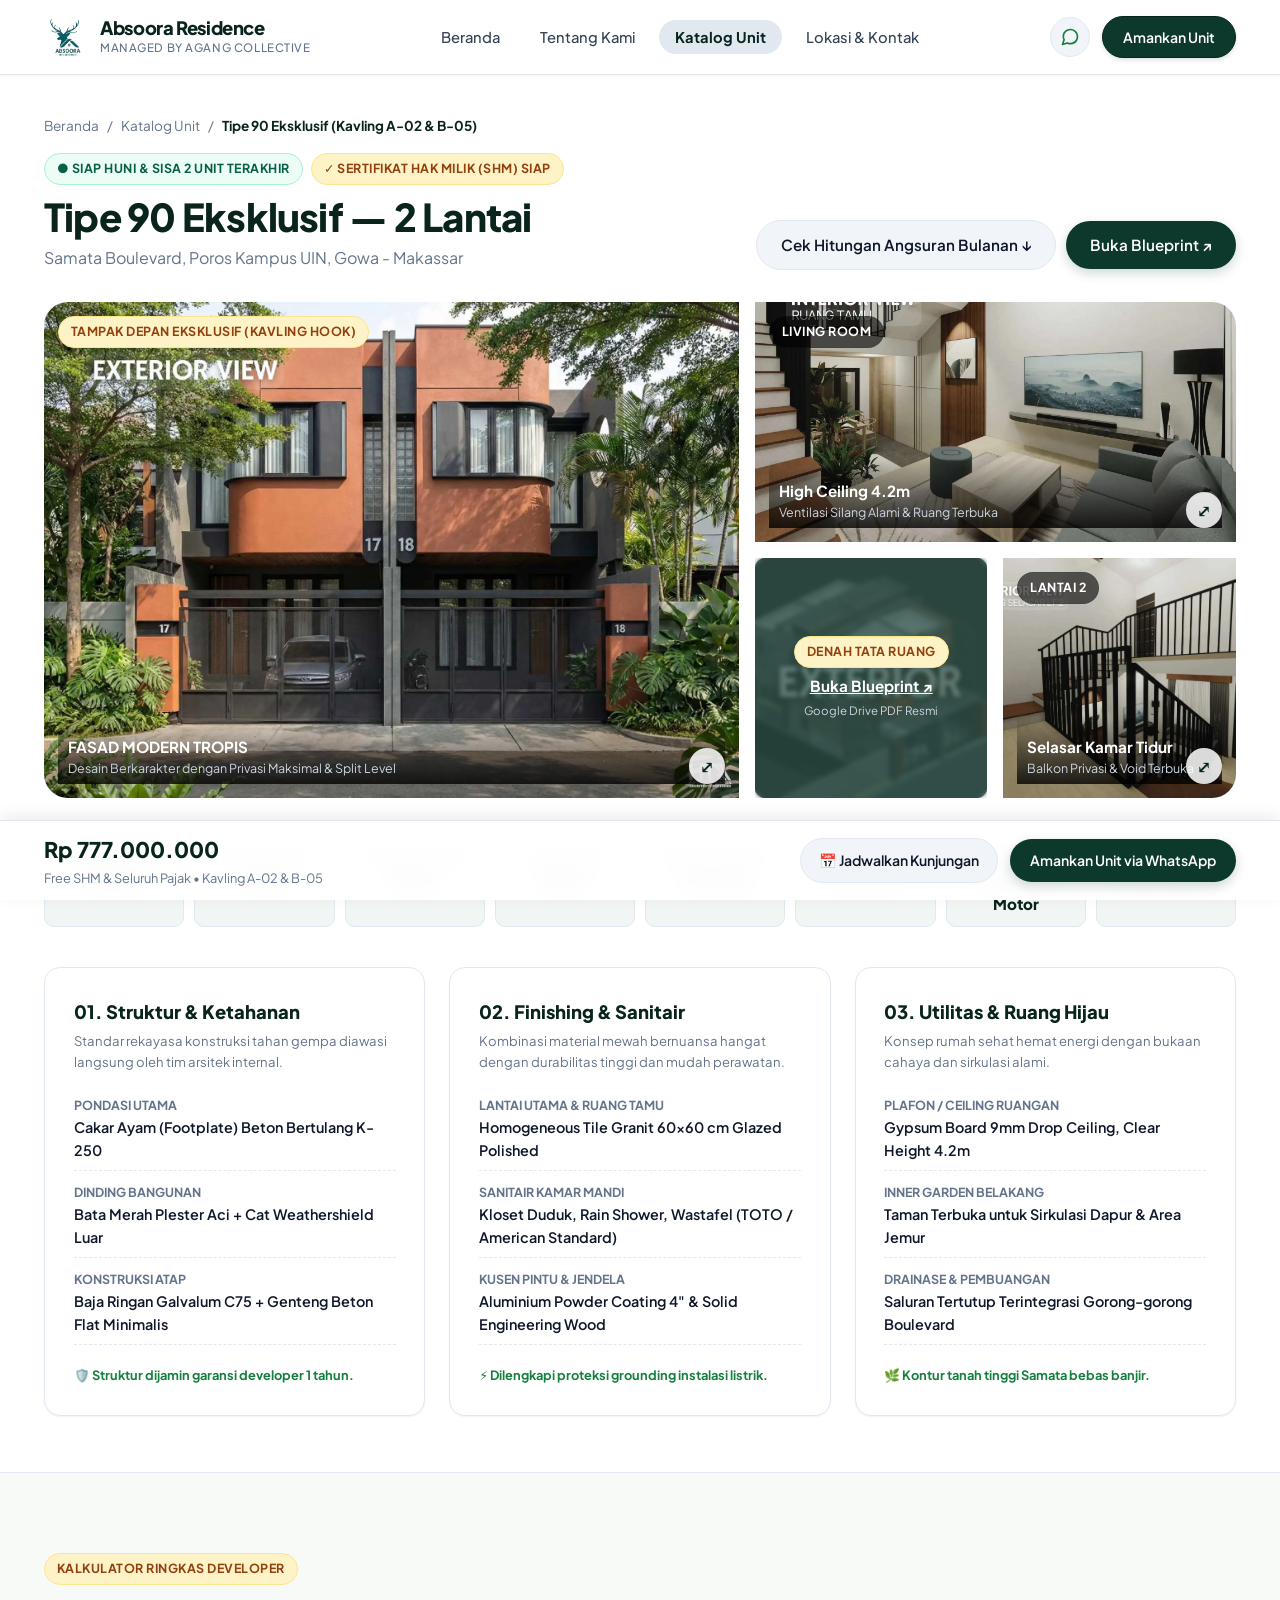
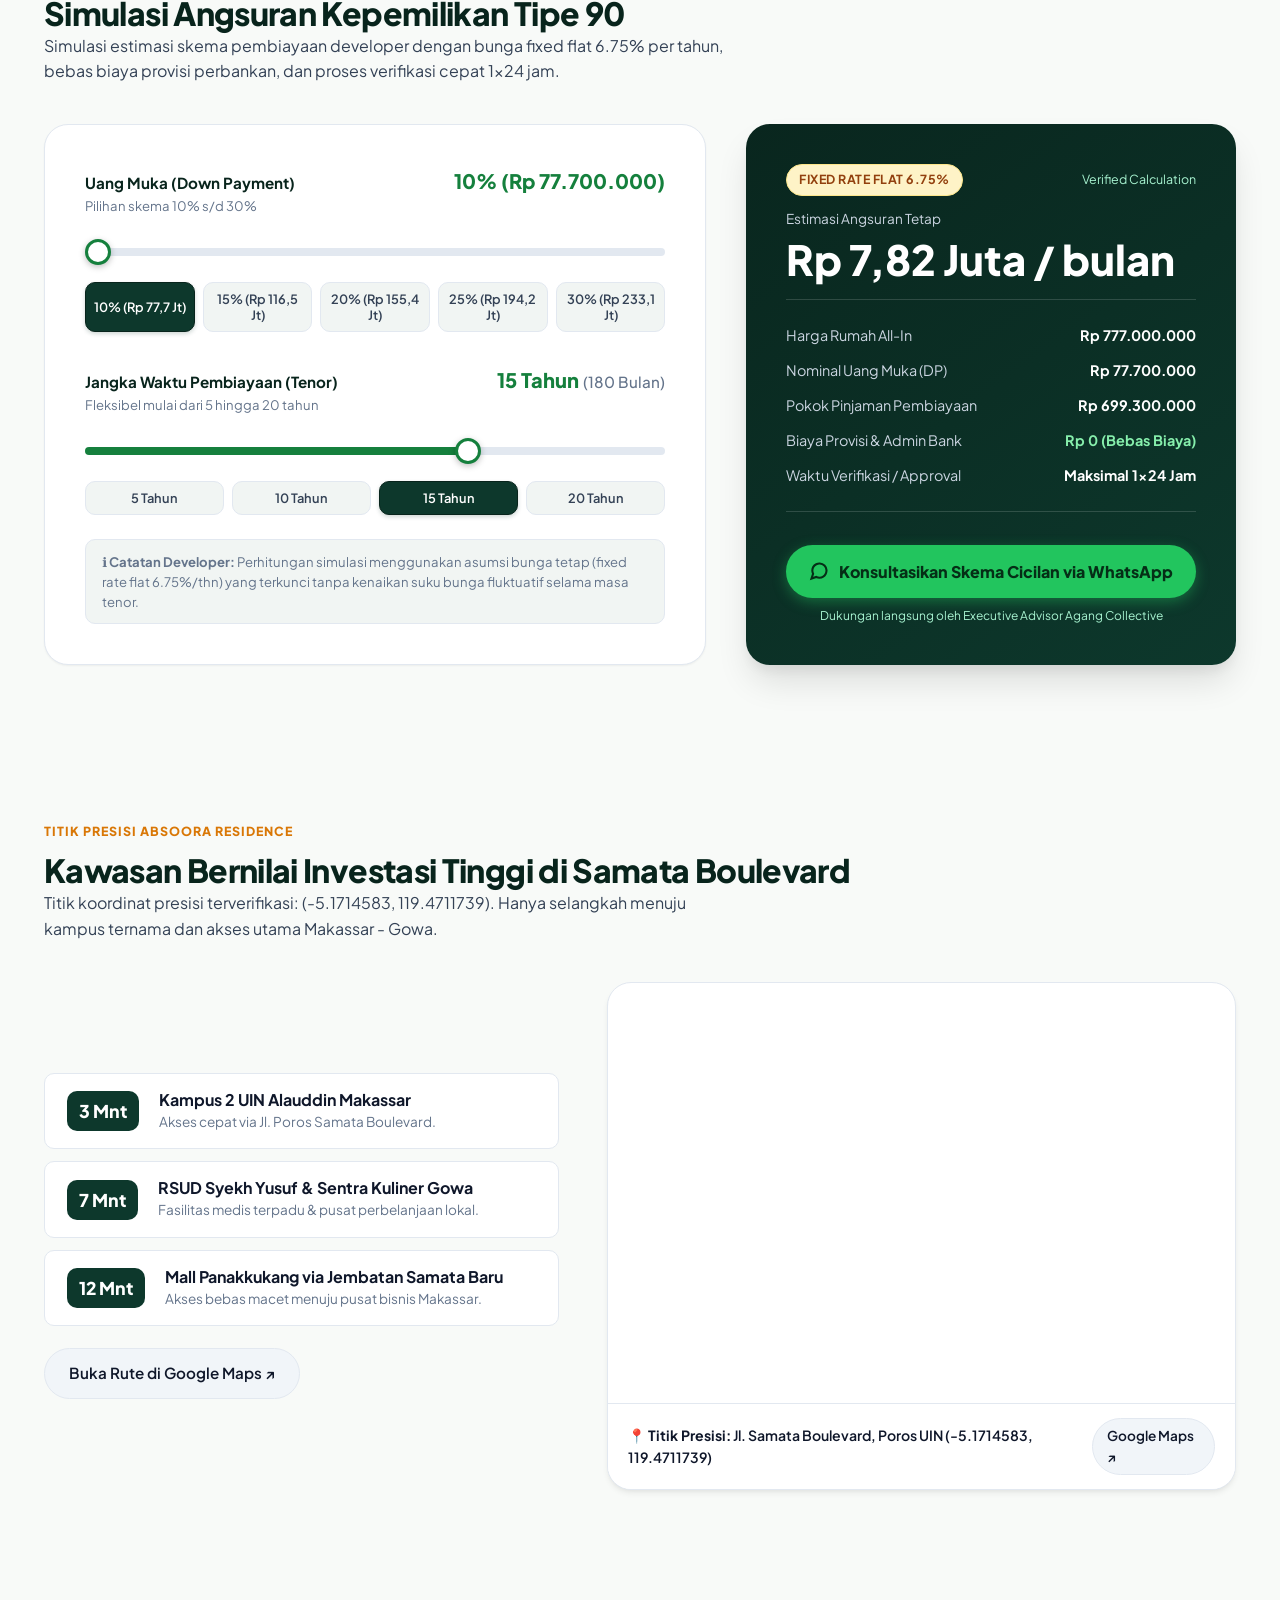
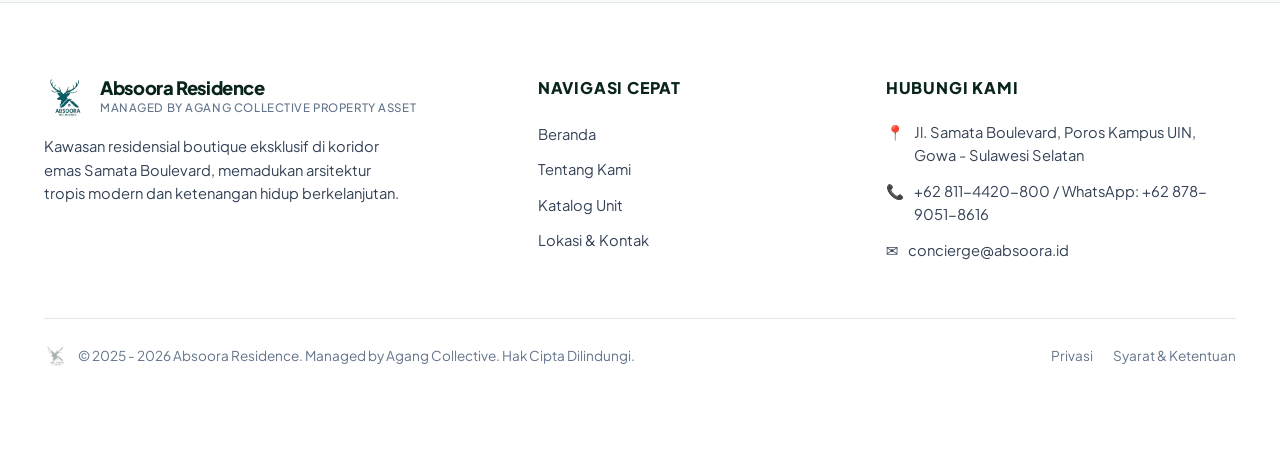
==== detail-unit.html @ e9e44dc7 "masih testing" ====
<!DOCTYPE html>
<html lang="id">
<head>
  <meta charset="UTF-8">
  <meta name="viewport" content="width=device-width, initial-scale=1.0">
  <title>Detail Unit Tipe 90 Eksklusif | Absoora Residence Samata</title>
  <meta name="description" content="Detail spesifikasi teknis, denah blueprint, galeri arsitektur, dan simulasi cicilan KPR Tipe 90 Eksklusif Absoora Residence Samata Boulevard Gowa.">
  <link rel="icon" type="image/png" href="assets/images/logo.png">
  <link rel="stylesheet" href="assets/css/style.css">
</head>
<body>

  <!-- Site Header -->
  <header class="site-header">
    <div class="container header-container">
      <a href="index.html" class="header-brand">
        <img src="assets/images/logo.png" alt="Logo Absoora Residence" class="brand-logo-img">
        <div class="brand-info">
          <span class="brand-name">Absoora Residence</span>
          <span class="brand-sub">Managed by Agang Collective</span>
        </div>
      </a>

      <!-- Desktop & Mobile Navigation -->
      <nav class="header-nav" id="nav-menu-list">
        <ul class="nav-list">
          <li><a href="index.html" class="nav-link">Beranda</a></li>
          <li><a href="tentang-kami.html" class="nav-link">Tentang Kami</a></li>
          <li><a href="katalog-unit.html" class="nav-link active">Katalog Unit</a></li>
          <li><a href="lokasi-kontak.html" class="nav-link">Lokasi & Kontak</a></li>
        </ul>
      </nav>

      <!-- Header Action Buttons -->
      <div class="header-actions">
        <a href="https://wa.me/6287890518616?text=Halo%20kak,%20Saya%20ingin%20info%20lebih%20lanjut%20tentang%20Absoora%20Residence" target="_blank" rel="noopener noreferrer" class="btn-icon-wa" title="Chat WhatsApp Marketing">
          <svg width="20" height="20" viewBox="0 0 24 24" fill="none" stroke="currentColor" stroke-width="2" stroke-linecap="round" stroke-linejoin="round"><path d="M21 11.5a8.38 8.38 0 0 1-.9 3.8 8.5 8.5 0 0 1-7.6 4.7 8.38 8.38 0 0 1-3.8-.9L3 21l1.9-5.7a8.38 8.38 0 0 1-.9-3.8 8.5 8.5 0 0 1 4.7-7.6 8.38 8.38 0 0 1 3.8-.9h.5a8.48 8.48 0 0 1 8 8v.5z"/></svg>
        </a>
        <a href="https://wa.me/6287890518616?text=Halo%20kak,,%20saya%20ingin%20amankan%20rumah%20tipe%2090%20Absoora%20Residence" target="_blank" rel="noopener noreferrer" class="btn-header-cta">
          Amankan Unit
        </a>
        <button class="nav-toggle" id="nav-toggle-btn" aria-label="Toggle Menu">
          ☰
        </button>
      </div>
    </div>
  </header>

  <main>
    <!-- Detail Unit Hero Section -->
    <section class="detail-unit-hero">
      <div class="container">
        <!-- Breadcrumbs -->
        <div class="breadcrumbs">
          <a href="index.html">Beranda</a>
          <span>/</span>
          <a href="katalog-unit.html">Katalog Unit</a>
          <span>/</span>
          <span style="color: var(--color-primary-dark); font-weight: 700;">Tipe 90 Eksklusif (Kavling A-02 & B-05)</span>
        </div>

        <div style="display: flex; justify-content: space-between; align-items: flex-end; flex-wrap: wrap; gap: 1rem; margin-top: 1rem;">
          <div>
            <div style="display: flex; gap: 8px; margin-bottom: 8px; flex-wrap: wrap;">
              <span class="badge badge-success">● Siap Huni & Sisa 2 Unit Terakhir</span>
              <span class="badge badge-warning">✓ Sertifikat Hak Milik (SHM) Siap</span>
            </div>
            <h1 class="section-title" style="font-size: 2.4rem;">Tipe 90 Eksklusif — 2 Lantai</h1>
            <p style="color: var(--color-text-muted); font-size: 1rem; margin-top: 4px;">
              Samata Boulevard, Poros Kampus UIN, Gowa - Makassar
            </p>
          </div>
          <div style="display: flex; gap: 10px; align-items: center;">
            <a href="#kalkulator-kpr" class="btn btn-secondary">
              Cek Hitungan Angsuran Bulanan ↓
            </a>
            <a href="https://drive.google.com/file/d/1IK7ZLPpbgsncdEixWJZuDJznMKqkzHZj/view?usp=sharing" target="_blank" rel="noopener noreferrer" class="btn btn-primary-green">
              Buka Blueprint ↗
            </a>
          </div>
        </div>

        <!-- 4-Pane Asymmetrical Collage Grid with Lightbox Trigger -->
        <div class="detail-gallery-grid">
          <!-- Main Large Pane: Fasad Depan (Clicks opens Lightbox index 0) -->
          <div class="gallery-pane gallery-pane-main" onclick="openLightbox(0)" title="Klik untuk memperbesar tampilan fasad">
            <img src="assets/images/hero-front.jpg" alt="Tampak Depan Eksklusif Tipe 90">
            <span class="badge badge-warning pane-badge-top">Tampak Depan Eksklusif (Kavling Hook)</span>
            <div class="pane-caption-bottom">
              <div class="pane-caption-title">FASAD MODERN TROPIS</div>
              <div class="pane-caption-sub">Desain Berkarakter dengan Privasi Maksimal & Split Level</div>
            </div>
            <div class="pane-expand-icon">⤢</div>
          </div>

          <!-- Top-Right Pane: Living Room (Clicks opens Lightbox index 1) -->
          <div class="gallery-pane" onclick="openLightbox(1)" title="Klik untuk memperbesar tampilan Living Room">
            <img src="assets/images/living-room.jpg" alt="Living Room Ceiling 4.2m">
            <span class="badge badge-dark pane-badge-top" style="background: rgba(0,0,0,0.6); color: #fff;">Living Room</span>
            <div class="pane-caption-bottom">
              <div class="pane-caption-title">High Ceiling 4.2m</div>
              <div class="pane-caption-sub">Ventilasi Silang Alami & Ruang Terbuka</div>
            </div>
            <div class="pane-expand-icon">⤢</div>
          </div>

          <!-- Bottom-Right Subgrid: 2 Tiles (Floorplan/Blueprint + Second Floor) -->
          <div class="gallery-subgrid-bottom">
            <!-- Blueprint / Floorplan Card: Direct link to Google Drive Blueprint as requested -->
            <a href="https://drive.google.com/file/d/1IK7ZLPpbgsncdEixWJZuDJznMKqkzHZj/view?usp=sharing" target="_blank" rel="noopener noreferrer" class="floorplan-card-item" title="Buka Blueprint & Denah Lengkap di Google Drive">
              <img src="assets/images/floorplan-3d.jpg" alt="Denah Tata Ruang Blueprint">
              <div class="floorplan-overlay-btn">
                <span class="badge badge-warning" style="margin-bottom: 6px;">Denah Tata Ruang</span>
                <span style="font-weight: 700; font-size: 0.95rem; text-decoration: underline;">Buka Blueprint ↗</span>
                <span style="font-size: 0.72rem; color: #cbd5e1; margin-top: 4px;">Google Drive PDF Resmi</span>
              </div>
            </a>

            <!-- Tile 2: Second Floor Corridor (Clicks opens Lightbox index 5) -->
            <div class="gallery-pane" onclick="openLightbox(5)" title="Klik untuk memperbesar tampilan Lantai 2">
              <img src="assets/images/second-floor.jpg" alt="Selasar Lantai 2">
              <span class="badge badge-dark pane-badge-top" style="background: rgba(0,0,0,0.6); color: #fff;">Lantai 2</span>
              <div class="pane-caption-bottom">
                <div class="pane-caption-title">Selasar Kamar Tidur</div>
                <div class="pane-caption-sub">Balkon Privasi & Void Terbuka</div>
              </div>
              <div class="pane-expand-icon">⤢</div>
            </div>
          </div>
        </div>

        <!-- Quick Metrics 8-Badges Row -->
        <div class="metrics-badges-bar">
          <div class="metric-pill">
            <div class="metric-pill-label">Kamar Tidur</div>
            <div class="metric-pill-val">3 Kamar</div>
          </div>
          <div class="metric-pill">
            <div class="metric-pill-label">Kamar Mandi</div>
            <div class="metric-pill-val">2 Unit</div>
          </div>
          <div class="metric-pill">
            <div class="metric-pill-label">Luas Bangunan</div>
            <div class="metric-pill-val">90 m²</div>
          </div>
          <div class="metric-pill">
            <div class="metric-pill-label">Luas Tanah</div>
            <div class="metric-pill-val">84 m²</div>
          </div>
          <div class="metric-pill">
            <div class="metric-pill-label">Dimensi Kavling</div>
            <div class="metric-pill-val">7m x 12m</div>
          </div>
          <div class="metric-pill">
            <div class="metric-pill-label">Daya Listrik</div>
            <div class="metric-pill-val">2200 VA</div>
          </div>
          <div class="metric-pill">
            <div class="metric-pill-label">Kapasitas Parkir</div>
            <div class="metric-pill-val">1 Mobil + 2 Motor</div>
          </div>
          <div class="metric-pill">
            <div class="metric-pill-label">Sumber Air</div>
            <div class="metric-pill-val">PDAM Bersih</div>
          </div>
        </div>

        <!-- 3 Columns Detailed Structural Specifications Cards -->
        <div class="specs-three-columns">
          <!-- Card 1: Struktur & Ketahanan -->
          <div class="specs-column-card">
            <h3 class="specs-column-title">01. Struktur & Ketahanan</h3>
            <p class="specs-column-sub">Standar rekayasa konstruksi tahan gempa diawasi langsung oleh tim arsitek internal.</p>
            <div class="specs-items-list">
              <div class="specs-row">
                <div class="specs-row-title">Pondasi Utama</div>
                <div class="specs-row-desc">Cakar Ayam (Footplate) Beton Bertulang K-250</div>
              </div>
              <div class="specs-row">
                <div class="specs-row-title">Dinding Bangunan</div>
                <div class="specs-row-desc">Bata Merah Plester Aci + Cat Weathershield Luar</div>
              </div>
              <div class="specs-row">
                <div class="specs-row-title">Konstruksi Atap</div>
                <div class="specs-row-desc">Baja Ringan Galvalum C75 + Genteng Beton Flat Minimalis</div>
              </div>
            </div>
            <div style="margin-top: 1.25rem; font-size: 0.8rem; color: var(--color-emerald); font-weight: 700;">
              🛡️ Struktur dijamin garansi developer 1 tahun.
            </div>
          </div>

          <!-- Card 2: Finishing & Sanitair -->
          <div class="specs-column-card">
            <h3 class="specs-column-title">02. Finishing & Sanitair</h3>
            <p class="specs-column-sub">Kombinasi material mewah bernuansa hangat dengan durabilitas tinggi dan mudah perawatan.</p>
            <div class="specs-items-list">
              <div class="specs-row">
                <div class="specs-row-title">Lantai Utama & Ruang Tamu</div>
                <div class="specs-row-desc">Homogeneous Tile Granit 60×60 cm Glazed Polished</div>
              </div>
              <div class="specs-row">
                <div class="specs-row-title">Sanitair Kamar Mandi</div>
                <div class="specs-row-desc">Kloset Duduk, Rain Shower, Wastafel (TOTO / American Standard)</div>
              </div>
              <div class="specs-row">
                <div class="specs-row-title">Kusen Pintu & Jendela</div>
                <div class="specs-row-desc">Aluminium Powder Coating 4" & Solid Engineering Wood</div>
              </div>
            </div>
            <div style="margin-top: 1.25rem; font-size: 0.8rem; color: var(--color-emerald); font-weight: 700;">
              ⚡ Dilengkapi proteksi grounding instalasi listrik.
            </div>
          </div>

          <!-- Card 3: Utilitas & Ruang Hijau -->
          <div class="specs-column-card">
            <h3 class="specs-column-title">03. Utilitas & Ruang Hijau</h3>
            <p class="specs-column-sub">Konsep rumah sehat hemat energi dengan bukaan cahaya dan sirkulasi alami.</p>
            <div class="specs-items-list">
              <div class="specs-row">
                <div class="specs-row-title">Plafon / Ceiling Ruangan</div>
                <div class="specs-row-desc">Gypsum Board 9mm Drop Ceiling, Clear Height 4.2m</div>
              </div>
              <div class="specs-row">
                <div class="specs-row-title">Inner Garden Belakang</div>
                <div class="specs-row-desc">Taman Terbuka untuk Sirkulasi Dapur & Area Jemur</div>
              </div>
              <div class="specs-row">
                <div class="specs-row-title">Drainase & Pembuangan</div>
                <div class="specs-row-desc">Saluran Tertutup Terintegrasi Gorong-gorong Boulevard</div>
              </div>
            </div>
            <div style="margin-top: 1.25rem; font-size: 0.8rem; color: var(--color-emerald); font-weight: 700;">
              🌿 Kontur tanah tinggi Samata bebas banjir.
            </div>
          </div>
        </div>
      </div>
    </section>

    <!-- Kalkulator Ringkas Developer Section -->
    <section class="section-kpr-calculator" id="kalkulator-kpr">
      <div class="container">
        <div>
          <span class="badge badge-warning">Kalkulator Ringkas Developer</span>
          <h2 class="section-title" style="margin-top: 8px;">Simulasi Angsuran Kepemilikan Tipe 90</h2>
          <p class="section-desc">
            Simulasi estimasi skema pembiayaan developer dengan bunga fixed flat 6.75% per tahun, bebas biaya provisi perbankan, dan proses verifikasi cepat 1×24 jam.
          </p>
        </div>

        <div class="kpr-calc-container">
          <!-- Left: Controls with Custom Magnet Sliders -->
          <div class="calc-controls-card">
            <!-- Down Payment (DP) Slider -->
            <div class="calc-group">
              <div class="calc-group-header">
                <div>
                  <div class="calc-label">Uang Muka (Down Payment)</div>
                  <div style="font-size: 0.82rem; color: var(--color-text-muted);">Pilihan skema 10% s/d 30%</div>
                </div>
                <div class="calc-current-val">
                  <span id="calc-dp-percent">10%</span> (<span id="calc-dp-nominal">Rp 77.700.000</span>)
                </div>
              </div>

              <!-- Magnet Slider for DP -->
              <input type="range" class="magnet-slider" id="dp-slider" min="10" max="30" step="5" value="10" aria-label="Slider Uang Muka">

              <!-- Quick Snap Pill Buttons for DP -->
              <div class="slider-snap-btns">
                <button type="button" class="snap-btn dp-btn active" data-val="10">10% (Rp 77,7 Jt)</button>
                <button type="button" class="snap-btn dp-btn" data-val="15">15% (Rp 116,5 Jt)</button>
                <button type="button" class="snap-btn dp-btn" data-val="20">20% (Rp 155,4 Jt)</button>
                <button type="button" class="snap-btn dp-btn" data-val="25">25% (Rp 194,2 Jt)</button>
                <button type="button" class="snap-btn dp-btn" data-val="30">30% (Rp 233,1 Jt)</button>
              </div>
            </div>

            <!-- Tenor (Jangka Waktu) Slider -->
            <div class="calc-group" style="margin-bottom: 1.5rem;">
              <div class="calc-group-header">
                <div>
                  <div class="calc-label">Jangka Waktu Pembiayaan (Tenor)</div>
                  <div style="font-size: 0.82rem; color: var(--color-text-muted);">Fleksibel mulai dari 5 hingga 20 tahun</div>
                </div>
                <div class="calc-current-val">
                  <span id="calc-tenor-display">15 Tahun</span> <span id="calc-tenor-months" style="font-size: 0.95rem; font-weight: 500; color: var(--color-text-muted);">(180 Bulan)</span>
                </div>
              </div>

              <!-- Magnet Slider for Tenor -->
              <input type="range" class="magnet-slider" id="tenor-slider" min="5" max="20" step="5" value="15" aria-label="Slider Tenor KPR">

              <!-- Quick Snap Pill Buttons for Tenor -->
              <div class="slider-snap-btns">
                <button type="button" class="snap-btn tenor-btn" data-val="5">5 Tahun</button>
                <button type="button" class="snap-btn tenor-btn" data-val="10">10 Tahun</button>
                <button type="button" class="snap-btn tenor-btn active" data-val="15">15 Tahun</button>
                <button type="button" class="snap-btn tenor-btn" data-val="20">20 Tahun</button>
              </div>
            </div>

            <div style="font-size: 0.82rem; color: var(--color-text-muted); line-height: 1.5; background: var(--color-bg-surface); padding: 12px 16px; border-radius: var(--radius-md); border: 1px solid var(--border-light);">
              ℹ️ <strong>Catatan Developer:</strong> Perhitungan simulasi menggunakan asumsi bunga tetap (fixed rate flat 6.75%/thn) yang terkunci tanpa kenaikan suku bunga fluktuatif selama masa tenor.
            </div>
          </div>

          <!-- Right: Calculator Summary Card -->
          <div class="calc-summary-card">
            <div>
              <div style="display: flex; justify-content: space-between; align-items: center;">
                <span class="badge badge-warning">Fixed Rate Flat 6.75%</span>
                <span style="font-size: 0.78rem; color: #a7f3d0;">Verified Calculation</span>
              </div>
              <div style="font-size: 0.85rem; color: #cbd5e1; margin-top: 12px;">Estimasi Angsuran Tetap</div>
              <div class="summary-hero-amount" id="calc-monthly-installment">Rp 7,82 Juta / bulan</div>

              <div class="summary-rows-list">
                <div class="summary-row">
                  <span class="summary-row-label">Harga Rumah All-In</span>
                  <span class="summary-row-val">Rp 777.000.000</span>
                </div>
                <div class="summary-row">
                  <span class="summary-row-label">Nominal Uang Muka (DP)</span>
                  <span class="summary-row-val" id="summary-dp-nominal">Rp 77.700.000</span>
                </div>
                <div class="summary-row">
                  <span class="summary-row-label">Pokok Pinjaman Pembiayaan</span>
                  <span class="summary-row-val" id="summary-loan-principal">Rp 699.300.000</span>
                </div>
                <div class="summary-row">
                  <span class="summary-row-label">Biaya Provisi & Admin Bank</span>
                  <span class="summary-row-val" style="color: #86efac;">Rp 0 (Bebas Biaya)</span>
                </div>
                <div class="summary-row">
                  <span class="summary-row-label">Waktu Verifikasi / Approval</span>
                  <span class="summary-row-val">Maksimal 1×24 Jam</span>
                </div>
              </div>
            </div>

            <div>
              <!-- WhatsApp consultation button: dynamically updated by JS -->
              <a href="https://wa.me/6287890518616" id="wa-kpr-consult-btn" target="_blank" rel="noopener noreferrer" class="btn-wa-kpr">
                <svg width="20" height="20" viewBox="0 0 24 24" fill="none" stroke="currentColor" stroke-width="2.5"><path d="M21 11.5a8.38 8.38 0 0 1-.9 3.8 8.5 8.5 0 0 1-7.6 4.7 8.38 8.38 0 0 1-3.8-.9L3 21l1.9-5.7a8.38 8.38 0 0 1-.9-3.8 8.5 8.5 0 0 1 4.7-7.6 8.38 8.38 0 0 1 3.8-.9h.5a8.48 8.48 0 0 1 8 8v.5z"/></svg>
                Konsultasikan Skema Cicilan via WhatsApp
              </a>
              <div style="font-size: 0.75rem; color: #a7f3d0; text-align: center; margin-top: 8px;">
                Dukungan langsung oleh Executive Advisor Agang Collective
              </div>
            </div>
          </div>
        </div>
      </div>
    </section>

    <!-- Titik Presisi Absoora Residence (Interactive Google Maps Section) -->
    <section class="section-connectivity" style="padding-top: 2rem; padding-bottom: 7rem;">
      <div class="container">
        <div>
          <span class="section-tag">Titik Presisi Absoora Residence</span>
          <h2 class="section-title">Kawasan Bernilai Investasi Tinggi di Samata Boulevard</h2>
          <p class="section-desc">
            Titik koordinat presisi terverifikasi: (-5.1714583, 119.4711739). Hanya selangkah menuju kampus ternama dan akses utama Makassar - Gowa.
          </p>
        </div>

        <div class="connectivity-grid">
          <div class="commute-cards-list">
            <div class="commute-card">
              <div class="commute-time-badge">3 Mnt</div>
              <div class="commute-info">
                <h4>Kampus 2 UIN Alauddin Makassar</h4>
                <p>Akses cepat via Jl. Poros Samata Boulevard.</p>
              </div>
            </div>
            <div class="commute-card">
              <div class="commute-time-badge">7 Mnt</div>
              <div class="commute-info">
                <h4>RSUD Syekh Yusuf & Sentra Kuliner Gowa</h4>
                <p>Fasilitas medis terpadu & pusat perbelanjaan lokal.</p>
              </div>
            </div>
            <div class="commute-card">
              <div class="commute-time-badge">12 Mnt</div>
              <div class="commute-info">
                <h4>Mall Panakkukang via Jembatan Samata Baru</h4>
                <p>Akses bebas macet menuju pusat bisnis Makassar.</p>
              </div>
            </div>
            <div style="margin-top: 10px;">
              <a href="https://maps.app.goo.gl/XWc7GPPQwYAimfMd9?g_st=ic" target="_blank" rel="noopener noreferrer" class="btn btn-secondary">
                Buka Rute di Google Maps ↗
              </a>
            </div>
          </div>

          <!-- Embed Interactive Google Maps: exact coords (-5.1714583, 119.4711739) -->
          <div class="map-embed-wrapper">
            <iframe
              class="map-iframe"
              src="https://maps.google.com/maps?q=-5.1714583,119.4711739&hl=id&z=16&output=embed"
              allowfullscreen=""
              loading="lazy"
              referrerpolicy="no-referrer-when-downgrade"
              title="Titik Presisi Absoora Residence">
            </iframe>
            <div class="map-floating-bar">
              <div class="map-bar-text">
                📍 <strong>Titik Presisi:</strong> Jl. Samata Boulevard, Poros UIN (-5.1714583, 119.4711739)
              </div>
              <a href="https://maps.app.goo.gl/XWc7GPPQwYAimfMd9?g_st=ic" target="_blank" rel="noopener noreferrer" class="btn btn-secondary" style="padding: 6px 14px; font-size: 0.85rem;">
                Google Maps ↗
              </a>
            </div>
          </div>
        </div>
      </div>
    </section>

    <!-- Sticky Bottom Bar for Detail Page -->
    <div class="detail-sticky-bar">
      <div class="container sticky-bar-inner">
        <div class="sticky-bar-info">
          <div>
            <div class="sticky-price">Rp 777.000.000</div>
            <div class="sticky-badge">Free SHM & Seluruh Pajak • Kavling A-02 & B-05</div>
          </div>
        </div>
        <div class="sticky-bar-actions">
          <a href="https://wa.me/6287890518616?text=Halo%20kak,%20ingin%20Survei%20Lokasi%20rumah%20Absoora%20Residence%20bersama%20kakak" target="_blank" rel="noopener noreferrer" class="btn btn-secondary" style="padding: 10px 18px; font-size: 0.88rem;">
            📅 Jadwalkan Kunjungan
          </a>
          <a href="https://wa.me/6287890518616?text=Halo%20kak,,%20saya%20ingin%20amankan%20rumah%20tipe%2090%20Absoora%20Residence" target="_blank" rel="noopener noreferrer" class="btn btn-primary-green" style="padding: 10px 20px; font-size: 0.88rem;">
            Amankan Unit via WhatsApp
          </a>
        </div>
      </div>
    </div>
  </main>

  <!-- Lightbox Popup Modal Component -->
  <div class="lightbox-modal" id="lightbox-modal" role="dialog" aria-modal="true" aria-label="Galeri Gambar Absoora Residence">
    <button class="lightbox-btn-close" onclick="closeLightbox()" aria-label="Tutup Galeri">×</button>
    <button class="lightbox-nav-btn lightbox-btn-prev" onclick="prevLightbox()" aria-label="Foto Sebelumnya">‹</button>
    <button class="lightbox-nav-btn lightbox-btn-next" onclick="nextLightbox()" aria-label="Foto Selanjutnya">›</button>

    <div class="lightbox-stage">
      <div class="lightbox-image-wrap">
        <img id="lightbox-image" src="assets/images/hero-front.jpg" alt="Preview Gambar Galeri">
      </div>
      <div class="lightbox-caption-bar">
        <h3 id="lightbox-title">Tampak Depan Eksklusif</h3>
        <p id="lightbox-caption">Fasad modern tropis 2 lantai berkarakter dengan ornamen terracotta & gerbang besi minimalis.</p>
        <div class="lightbox-counter" id="lightbox-counter">1 / 8</div>
      </div>
    </div>
  </div>

  <!-- Site Footer -->
  <footer class="site-footer" style="padding-bottom: 5.5rem;">
    <div class="container">
      <div class="footer-grid">
        <!-- Col 1: Brand Info -->
        <div>
          <div class="header-brand" style="margin-bottom: 1rem;">
            <img src="assets/images/logo.png" alt="Logo Absoora" class="brand-logo-img">
            <div class="brand-info">
              <span class="brand-name">Absoora Residence</span>
              <span class="brand-sub">Managed by Agang Collective Property Asset</span>
            </div>
          </div>
          <p style="font-size: 0.92rem; color: var(--color-text-body); line-height: 1.6; max-width: 360px;">
            Kawasan residensial boutique eksklusif di koridor emas Samata Boulevard, memadukan arsitektur tropis modern dan ketenangan hidup berkelanjutan.
          </p>
        </div>

        <!-- Col 2: Navigasi Cepat -->
        <div>
          <h4 class="footer-col-title">Navigasi Cepat</h4>
          <ul class="footer-links-list">
            <li><a href="index.html" class="footer-link">Beranda</a></li>
            <li><a href="tentang-kami.html" class="footer-link">Tentang Kami</a></li>
            <li><a href="katalog-unit.html" class="footer-link">Katalog Unit</a></li>
            <li><a href="lokasi-kontak.html" class="footer-link">Lokasi & Kontak</a></li>
          </ul>
        </div>

        <!-- Col 3: Hubungi Kami -->
        <div>
          <h4 class="footer-col-title">Hubungi Kami</h4>
          <div class="footer-contact-items">
            <div class="footer-contact-row">
              <span>📍</span>
              <span>Jl. Samata Boulevard, Poros Kampus UIN, Gowa - Sulawesi Selatan</span>
            </div>
            <div class="footer-contact-row">
              <span>📞</span>
              <span>+62 811-4420-800 / WhatsApp: +62 878-9051-8616</span>
            </div>
            <div class="footer-contact-row">
              <span>✉️</span>
              <span>concierge@absoora.id</span>
            </div>
          </div>
        </div>
      </div>

      <!-- Footer Bottom Bar with Watermark kecil -->
      <div class="footer-bottom-bar">
        <div class="footer-watermark-wrap">
          <img src="assets/images/logo.png" alt="Watermark Absoora Residence" class="footer-watermark-logo" title="Absoora Residence Watermark">
          <span>© 2025 - 2026 Absoora Residence. Managed by Agang Collective. Hak Cipta Dilindungi.</span>
        </div>
        <div class="footer-legal-links">
          <a href="#">Privasi</a>
          <a href="#">Syarat & Ketentuan</a>
        </div>
      </div>
    </div>
  </footer>

  <script src="assets/js/main.js"></script>
</body>
</html>
---- assets/css/style.css ----
/* ==========================================================================
   Absoora Residence - Premium Real Estate Stylesheet
   Designed for Agang Collective
   ========================================================================== */

@import url('https://fonts.googleapis.com/css2?family=Plus+Jakarta+Sans:ital,wght@0,300;0,400;0,500;0,600;0,700;0,800;1,400;1,600&family=Playfair+Display:ital,wght@0,600;1,400;1,600&display=swap');

:root {
  --color-primary-dark: #08241c;
  --color-primary: #0d382c;
  --color-primary-hover: #124a3a;
  --color-forest: #0f4838;
  --color-emerald: #15803d;
  --color-emerald-light: #22c55e;
  --color-mint-bg: #ecfdf5;
  --color-mint-border: #a7f3d0;
  --color-accent-amber: #d97706;
  --color-accent-orange: #f97316;
  --color-accent-btn: #ea580c;
  --color-accent-btn-hover: #c2410c;

  --color-bg-base: #f8faf8;
  --color-bg-white: #ffffff;
  --color-bg-surface: #f1f5f3;
  --color-bg-dark-card: #0c2d23;

  --color-text-main: #0f172a;
  --color-text-body: #334155;
  --color-text-muted: #64748b;
  --color-text-light: #94a3b8;
  --color-text-white: #ffffff;

  --border-light: #e2e8f0;
  --border-medium: #cbd5e1;

  --radius-sm: 6px;
  --radius-md: 10px;
  --radius-lg: 16px;
  --radius-xl: 24px;
  --radius-full: 9999px;

  --shadow-sm: 0 1px 2px 0 rgba(0, 0, 0, 0.05);
  --shadow-md: 0 4px 6px -1px rgba(0, 0, 0, 0.07), 0 2px 4px -2px rgba(0, 0, 0, 0.05);
  --shadow-lg: 0 10px 25px -3px rgba(0, 0, 0, 0.08), 0 4px 8px -2px rgba(0, 0, 0, 0.04);
  --shadow-xl: 0 20px 35px -5px rgba(0, 0, 0, 0.12), 0 8px 12px -3px rgba(0, 0, 0, 0.06);

  --font-main: 'Plus Jakarta Sans', system-ui, -apple-system, sans-serif;
  --font-serif: 'Playfair Display', Georgia, serif;
  --container-max: 1240px;
}

*, *::before, *::after {
  box-sizing: border-box;
  margin: 0;
  padding: 0;
}

html {
  scroll-behavior: smooth;
  font-size: 16px;
  background-color: var(--color-bg-base);
  color: var(--color-text-body);
  font-family: var(--font-main);
  -webkit-font-smoothing: antialiased;
}

body {
  min-height: 100vh;
  display: flex;
  flex-direction: column;
  line-height: 1.6;
}

img {
  max-width: 100%;
  height: auto;
  display: block;
}

a {
  color: inherit;
  text-decoration: none;
  transition: all 0.2s ease;
}

button, input, select, textarea {
  font-family: inherit;
}

.container {
  width: 100%;
  max-width: var(--container-max);
  margin-left: auto;
  margin-right: auto;
  padding-left: 1.5rem;
  padding-right: 1.5rem;
}

/* ==========================================================================
   Navigation Bar
   ========================================================================== */

.site-header {
  position: sticky;
  top: 0;
  z-index: 1000;
  background-color: rgba(255, 255, 255, 0.95);
  backdrop-filter: blur(10px);
  border-bottom: 1px solid var(--border-light);
  box-shadow: var(--shadow-sm);
}

.header-container {
  display: flex;
  align-items: center;
  justify-content: space-between;
  height: 74px;
}

.header-brand {
  display: flex;
  align-items: center;
  gap: 12px;
}

.brand-logo-img {
  width: 44px;
  height: 44px;
  object-fit: contain;
}

.brand-info {
  display: flex;
  flex-direction: column;
}

.brand-name {
  font-size: 1.15rem;
  font-weight: 800;
  color: var(--color-primary-dark);
  letter-spacing: -0.02em;
  line-height: 1.2;
}

.brand-sub {
  font-size: 0.72rem;
  font-weight: 500;
  color: var(--color-text-muted);
  text-transform: uppercase;
  letter-spacing: 0.05em;
}

.header-nav {
  display: flex;
  align-items: center;
}

.nav-list {
  display: flex;
  align-items: center;
  list-style: none;
  gap: 8px;
}

.nav-link {
  font-size: 0.92rem;
  font-weight: 500;
  color: var(--color-text-body);
  padding: 8px 16px;
  border-radius: var(--radius-full);
  transition: all 0.2s ease;
}

.nav-link:hover {
  color: var(--color-primary);
  background-color: var(--color-bg-surface);
}

/* Active navigation state: BOLD as requested */
.nav-link.active {
  font-weight: 700;
  color: var(--color-primary-dark);
  background-color: #e2e8f0;
}

.header-actions {
  display: flex;
  align-items: center;
  gap: 12px;
}

.btn-icon-wa {
  display: flex;
  align-items: center;
  justify-content: center;
  width: 40px;
  height: 40px;
  border-radius: var(--radius-full);
  background-color: #f1f5f9;
  color: var(--color-emerald);
  border: 1px solid var(--border-light);
  transition: all 0.2s ease;
}

.btn-icon-wa:hover {
  background-color: #dcfce7;
  color: #166534;
  transform: translateY(-1px);
}

.btn-header-cta {
  display: inline-flex;
  align-items: center;
  justify-content: center;
  gap: 8px;
  background-color: var(--color-primary);
  color: #ffffff;
  padding: 9px 20px;
  font-size: 0.88rem;
  font-weight: 600;
  border-radius: var(--radius-full);
  border: 1px solid var(--color-primary-dark);
  transition: all 0.2s ease;
  box-shadow: 0 2px 4px rgba(13, 56, 44, 0.15);
}

.btn-header-cta:hover {
  background-color: var(--color-primary-hover);
  box-shadow: 0 4px 10px rgba(13, 56, 44, 0.25);
  transform: translateY(-1px);
}

.nav-toggle {
  display: none;
  background: none;
  border: none;
  font-size: 1.5rem;
  color: var(--color-text-main);
  cursor: pointer;
  padding: 4px;
}

/* ==========================================================================
   Buttons & Badges
   ========================================================================== */

.btn {
  display: inline-flex;
  align-items: center;
  justify-content: center;
  gap: 8px;
  font-weight: 600;
  padding: 12px 24px;
  border-radius: var(--radius-full);
  border: none;
  cursor: pointer;
  transition: all 0.2s ease;
  font-size: 0.95rem;
}

.btn-primary-orange {
  background-color: var(--color-accent-btn);
  color: #ffffff;
  box-shadow: 0 4px 12px rgba(234, 88, 12, 0.25);
}

.btn-primary-orange:hover {
  background-color: var(--color-accent-btn-hover);
  box-shadow: 0 6px 16px rgba(234, 88, 12, 0.35);
  transform: translateY(-1px);
}

.btn-primary-green {
  background-color: var(--color-primary);
  color: #ffffff;
  box-shadow: 0 4px 12px rgba(13, 56, 44, 0.2);
}

.btn-primary-green:hover {
  background-color: var(--color-primary-hover);
  box-shadow: 0 6px 16px rgba(13, 56, 44, 0.3);
  transform: translateY(-1px);
}

.btn-outline-white {
  background-color: transparent;
  color: #ffffff;
  border: 1.5px solid rgba(255, 255, 255, 0.6);
}

.btn-outline-white:hover {
  background-color: rgba(255, 255, 255, 0.15);
  border-color: #ffffff;
}

.btn-white {
  background-color: #ffffff;
  color: var(--color-primary-dark);
  box-shadow: var(--shadow-md);
}

.btn-white:hover {
  background-color: #f8fafc;
  transform: translateY(-1px);
  box-shadow: var(--shadow-lg);
}

.btn-secondary {
  background-color: #f1f5f9;
  color: var(--color-text-main);
  border: 1px solid var(--border-light);
}

.btn-secondary:hover {
  background-color: #e2e8f0;
  color: var(--color-primary-dark);
}

/* Badges */
.badge {
  display: inline-flex;
  align-items: center;
  gap: 6px;
  padding: 5px 12px;
  font-size: 0.78rem;
  font-weight: 700;
  text-transform: uppercase;
  letter-spacing: 0.04em;
  border-radius: var(--radius-full);
}

.badge-warning {
  background-color: #fef3c7;
  color: #92400e;
  border: 1px solid #fde68a;
}

.badge-success {
  background-color: var(--color-mint-bg);
  color: #065f46;
  border: 1px solid var(--color-mint-border);
}

.badge-dark {
  background-color: rgba(13, 56, 44, 0.08);
  color: var(--color-primary);
  border: 1px solid rgba(13, 56, 44, 0.15);
}

.badge-white {
  background-color: rgba(255, 255, 255, 0.15);
  color: #ffffff;
  backdrop-filter: blur(4px);
  border: 1px solid rgba(255, 255, 255, 0.25);
}

/* Section Header standard */
.section-tag {
  display: inline-block;
  font-size: 0.78rem;
  font-weight: 800;
  color: var(--color-accent-amber);
  text-transform: uppercase;
  letter-spacing: 0.08em;
  margin-bottom: 8px;
}

.section-title {
  font-size: 2rem;
  font-weight: 800;
  color: var(--color-primary-dark);
  letter-spacing: -0.02em;
  line-height: 1.25;
}

.section-desc {
  font-size: 1rem;
  color: var(--color-text-body);
  max-width: 680px;
}

/* ==========================================================================
   Hero Section (Dark Emerald Theme)
   ========================================================================== */

.hero-section {
  background: linear-gradient(145deg, #071f17 0%, #0d382c 60%, #0a2d23 100%);
  color: #ffffff;
  padding: 4.5rem 0 3.5rem 0;
  position: relative;
  overflow: hidden;
}

.hero-section::before {
  content: '';
  position: absolute;
  top: -20%;
  right: -10%;
  width: 600px;
  height: 600px;
  border-radius: 50%;
  background: radial-gradient(circle, rgba(34, 197, 94, 0.1) 0%, transparent 70%);
  pointer-events: none;
}

.hero-grid {
  display: grid;
  grid-template-columns: 1.2fr 0.8fr;
  gap: 3rem;
  align-items: center;
}

.hero-badges {
  display: flex;
  flex-wrap: wrap;
  gap: 10px;
  margin-bottom: 1.5rem;
}

.hero-title {
  font-size: 3rem;
  font-weight: 800;
  line-height: 1.15;
  letter-spacing: -0.03em;
  color: #ffffff;
  margin-bottom: 0.5rem;
}

.hero-subtitle {
  font-family: var(--font-serif);
  font-size: 1.85rem;
  font-style: italic;
  font-weight: 400;
  color: #a7f3d0;
  margin-bottom: 1.25rem;
}

.hero-desc {
  font-size: 1.05rem;
  color: #cbd5e1;
  line-height: 1.7;
  margin-bottom: 2rem;
  max-width: 580px;
}

.hero-ctas {
  display: flex;
  flex-wrap: wrap;
  gap: 14px;
}

/* Floating Price Card */
.hero-price-card {
  background: rgba(255, 255, 255, 0.08);
  backdrop-filter: blur(16px);
  border: 1px solid rgba(255, 255, 255, 0.15);
  border-radius: var(--radius-xl);
  padding: 2.2rem;
  box-shadow: 0 25px 50px -12px rgba(0, 0, 0, 0.4);
}

.price-card-label {
  font-size: 0.8rem;
  font-weight: 700;
  letter-spacing: 0.08em;
  color: #94a3b8;
  text-transform: uppercase;
  margin-bottom: 6px;
}

.price-card-amount {
  font-size: 2.6rem;
  font-weight: 800;
  color: #ffffff;
  line-height: 1.1;
  margin-bottom: 6px;
}

.price-card-sub {
  font-size: 0.88rem;
  color: #86efac;
  font-weight: 500;
  margin-bottom: 1.8rem;
}

.price-status-grid {
  display: grid;
  grid-template-columns: 1fr 1fr;
  gap: 12px;
  border-top: 1px solid rgba(255, 255, 255, 0.15);
  padding-top: 1.5rem;
}

.status-cell {
  background: rgba(0, 0, 0, 0.2);
  border-radius: var(--radius-md);
  padding: 10px 14px;
  border: 1px solid rgba(255, 255, 255, 0.08);
}

.status-label {
  font-size: 0.72rem;
  color: #94a3b8;
  text-transform: uppercase;
}

.status-value {
  font-size: 0.95rem;
  font-weight: 700;
  color: #ffffff;
}

/* Alert Notification Bar under Hero */
.hero-alert-bar {
  background-color: #061e16;
  border-top: 1px solid rgba(255, 255, 255, 0.08);
  border-bottom: 1px solid var(--border-light);
  padding: 12px 0;
  font-size: 0.9rem;
}

.alert-bar-inner {
  display: flex;
  align-items: center;
  justify-content: space-between;
  gap: 1rem;
  flex-wrap: wrap;
}

.alert-message {
  display: flex;
  align-items: center;
  gap: 8px;
  color: #f1f5f9;
  font-weight: 500;
}

.alert-tags {
  display: flex;
  gap: 8px;
}

.unit-tag {
  background-color: #15803d;
  color: #ffffff;
  padding: 3px 10px;
  border-radius: var(--radius-full);
  font-size: 0.75rem;
  font-weight: 700;
}

/* ==========================================================================
   4 Pillars / Value Propositions Cards
   ========================================================================== */

.section-pillars {
  padding: 5rem 0;
  background-color: var(--color-bg-base);
}

.pillars-header {
  display: flex;
  justify-content: space-between;
  align-items: flex-end;
  margin-bottom: 3rem;
  gap: 2rem;
  flex-wrap: wrap;
}

.pillars-grid {
  display: grid;
  grid-template-columns: repeat(4, 1fr);
  gap: 1.5rem;
}

.pillar-card {
  background-color: #ffffff;
  border: 1px solid var(--border-light);
  border-radius: var(--radius-lg);
  padding: 1.8rem;
  display: flex;
  flex-direction: column;
  justify-content: space-between;
  transition: all 0.25s ease;
  box-shadow: var(--shadow-sm);
}

.pillar-card:hover {
  transform: translateY(-4px);
  box-shadow: var(--shadow-lg);
  border-color: var(--color-mint-border);
}

.pillar-num {
  font-size: 0.85rem;
  font-weight: 800;
  color: var(--color-accent-amber);
  margin-bottom: 10px;
  text-transform: uppercase;
  letter-spacing: 0.05em;
}

.pillar-title {
  font-size: 1.2rem;
  font-weight: 800;
  color: var(--color-primary-dark);
  margin-bottom: 10px;
}

.pillar-text {
  font-size: 0.92rem;
  color: var(--color-text-body);
  line-height: 1.6;
  margin-bottom: 1.5rem;
}

.pillar-link {
  font-size: 0.88rem;
  font-weight: 700;
  color: var(--color-primary);
  display: inline-flex;
  align-items: center;
  gap: 6px;
}

.pillar-link:hover {
  color: var(--color-accent-btn);
}

/* ==========================================================================
   Main Unit Highlight Section (Tipe 90)
   ========================================================================== */

.section-unit-highlight {
  padding: 4.5rem 0;
  background-color: #ffffff;
  border-top: 1px solid var(--border-light);
  border-bottom: 1px solid var(--border-light);
}

.unit-showcase-grid {
  display: grid;
  grid-template-columns: 1fr 1fr;
  gap: 3.5rem;
  align-items: center;
}

.showcase-media {
  display: flex;
  flex-direction: column;
  gap: 12px;
}

.media-main-wrap {
  position: relative;
  border-radius: var(--radius-xl);
  overflow: hidden;
  box-shadow: var(--shadow-lg);
  aspect-ratio: 16 / 11;
  background-color: #0d382c;
}

.media-main-wrap img {
  width: 100%;
  height: 100%;
  object-fit: cover;
  transition: transform 0.4s ease;
}

.media-main-wrap:hover img {
  transform: scale(1.02);
}

.media-tag-overlay {
  position: absolute;
  top: 16px;
  left: 16px;
}

.media-specs-overlay {
  position: absolute;
  bottom: 16px;
  left: 16px;
  right: 16px;
  background: rgba(13, 56, 44, 0.85);
  backdrop-filter: blur(8px);
  border: 1px solid rgba(255, 255, 255, 0.2);
  border-radius: var(--radius-md);
  padding: 10px 16px;
  color: #ffffff;
  display: flex;
  justify-content: space-between;
  align-items: center;
  font-size: 0.88rem;
}

.media-thumbs {
  display: grid;
  grid-template-columns: repeat(3, 1fr);
  gap: 12px;
}

.media-thumb-btn {
  border-radius: var(--radius-md);
  overflow: hidden;
  aspect-ratio: 16 / 10;
  border: 2px solid transparent;
  cursor: pointer;
  padding: 0;
  background: none;
  transition: all 0.2s ease;
}

.media-thumb-btn img {
  width: 100%;
  height: 100%;
  object-fit: cover;
}

.media-thumb-btn:hover {
  border-color: var(--color-emerald);
  transform: translateY(-2px);
}

/* Showcase Details Column */
.showcase-details {
  display: flex;
  flex-direction: column;
  gap: 1.5rem;
}

.unit-promo-price-box {
  background-color: var(--color-bg-base);
  border: 1px solid var(--border-light);
  border-radius: var(--radius-lg);
  padding: 1.5rem;
}

.promo-label {
  font-size: 0.75rem;
  font-weight: 700;
  color: var(--color-accent-amber);
  letter-spacing: 0.08em;
  text-transform: uppercase;
}

.promo-price-row {
  display: flex;
  align-items: baseline;
  gap: 12px;
  margin: 4px 0;
}

.promo-price {
  font-size: 2.4rem;
  font-weight: 800;
  color: var(--color-primary-dark);
}

.original-price {
  font-size: 1.15rem;
  color: var(--color-text-muted);
  text-decoration: line-through;
}

.promo-note {
  font-size: 0.78rem;
  font-weight: 700;
  color: var(--color-emerald);
  letter-spacing: 0.05em;
}

.promo-benefits-grid {
  display: grid;
  grid-template-columns: 1fr 1fr;
  gap: 10px;
}

.benefit-item {
  display: flex;
  align-items: center;
  gap: 8px;
  font-size: 0.9rem;
  font-weight: 600;
  color: var(--color-text-main);
}

.benefit-check {
  color: var(--color-emerald);
  font-weight: 800;
}

.bonus-pills {
  display: flex;
  gap: 10px;
  flex-wrap: wrap;
}

.bonus-pill {
  background-color: #fff7ed;
  border: 1px solid #ffedd5;
  color: #c2410c;
  padding: 6px 14px;
  border-radius: var(--radius-full);
  font-size: 0.82rem;
  font-weight: 700;
}

.material-specs-grid {
  display: grid;
  grid-template-columns: repeat(3, 1fr);
  gap: 1rem;
  margin-top: 1rem;
}

.material-spec-card {
  background-color: var(--color-bg-surface);
  border-radius: var(--radius-md);
  padding: 12px 14px;
  border: 1px solid var(--border-light);
}

.material-spec-title {
  font-size: 0.75rem;
  font-weight: 700;
  color: var(--color-text-muted);
  text-transform: uppercase;
  margin-bottom: 2px;
}

.material-spec-val {
  font-size: 0.88rem;
  font-weight: 700;
  color: var(--color-primary-dark);
}

/* ==========================================================================
   Map & Connectivity Section
   ========================================================================== */

.section-connectivity {
  padding: 5rem 0;
  background-color: var(--color-bg-base);
}

.connectivity-grid {
  display: grid;
  grid-template-columns: 0.9fr 1.1fr;
  gap: 3rem;
  align-items: center;
  margin-top: 2.5rem;
}

.commute-cards-list {
  display: flex;
  flex-direction: column;
  gap: 12px;
}

.commute-card {
  background-color: #ffffff;
  border: 1px solid var(--border-light);
  border-radius: var(--radius-md);
  padding: 1rem 1.4rem;
  display: flex;
  align-items: center;
  gap: 1.2rem;
  transition: all 0.2s ease;
}

.commute-card:hover {
  border-color: var(--color-emerald);
  transform: translateX(4px);
  box-shadow: var(--shadow-sm);
}

.commute-time-badge {
  background-color: #0d382c;
  color: #ffffff;
  font-size: 1.1rem;
  font-weight: 800;
  padding: 6px 12px;
  border-radius: var(--radius-md);
  white-space: nowrap;
}

.commute-info h4 {
  font-size: 1rem;
  font-weight: 700;
  color: var(--color-text-main);
  line-height: 1.3;
}

.commute-info p {
  font-size: 0.85rem;
  color: var(--color-text-muted);
}

.map-embed-wrapper {
  background-color: #ffffff;
  border: 1px solid var(--border-light);
  border-radius: var(--radius-xl);
  overflow: hidden;
  box-shadow: var(--shadow-md);
  position: relative;
}

.map-iframe {
  width: 100%;
  height: 420px;
  border: none;
  display: block;
}

.map-floating-bar {
  display: flex;
  justify-content: space-between;
  align-items: center;
  padding: 14px 20px;
  background-color: #ffffff;
  border-top: 1px solid var(--border-light);
}

.map-bar-text {
  font-size: 0.88rem;
  font-weight: 600;
  color: var(--color-text-main);
}

/* ==========================================================================
   Pre-Footer Call to Action Banner
   ========================================================================== */

.pre-footer-banner {
  background: linear-gradient(135deg, #07221a 0%, #0d382c 100%);
  color: #ffffff;
  border-radius: var(--radius-xl);
  padding: 3.5rem;
  margin: 3rem auto;
  position: relative;
  overflow: hidden;
  box-shadow: var(--shadow-xl);
}

.pre-footer-content {
  max-width: 650px;
  position: relative;
  z-index: 2;
}

.pre-footer-title {
  font-size: 2.2rem;
  font-weight: 800;
  line-height: 1.2;
  margin: 8px 0 16px 0;
  color: #ffffff;
}

.pre-footer-desc {
  font-size: 1.05rem;
  color: #cbd5e1;
  margin-bottom: 2rem;
  line-height: 1.6;
}

.pre-footer-actions {
  display: flex;
  gap: 14px;
  flex-wrap: wrap;
}

/* ==========================================================================
   Detail Unit Page Styles (Gallery, Blueprint, Calculator, Sticky Bar)
   ========================================================================== */

.breadcrumbs {
  display: flex;
  align-items: center;
  gap: 8px;
  font-size: 0.85rem;
  color: var(--color-text-muted);
  margin-bottom: 1rem;
}

.breadcrumbs a:hover {
  color: var(--color-primary);
}

.detail-unit-hero {
  padding: 2.5rem 0 3.5rem 0;
  background-color: #ffffff;
}

/* 4-pane Asymmetrical Collage Grid */
.detail-gallery-grid {
  display: grid;
  grid-template-columns: 1.3fr 0.9fr;
  grid-template-rows: 240px 240px;
  gap: 16px;
  margin-top: 2rem;
  border-radius: var(--radius-xl);
  overflow: hidden;
}

.gallery-pane {
  position: relative;
  overflow: hidden;
  cursor: pointer;
  background-color: #0f172a;
}

.gallery-pane img {
  width: 100%;
  height: 100%;
  object-fit: cover;
  transition: transform 0.4s ease, filter 0.3s ease;
}

.gallery-pane:hover img {
  transform: scale(1.03);
  filter: brightness(1.05);
}

.gallery-pane-main {
  grid-row: span 2;
}

.gallery-subgrid-bottom {
  display: grid;
  grid-template-columns: 1fr 1fr;
  gap: 16px;
}

.pane-badge-top {
  position: absolute;
  top: 14px;
  left: 14px;
  z-index: 2;
}

.pane-caption-bottom {
  position: absolute;
  bottom: 14px;
  left: 14px;
  right: 14px;
  background: linear-gradient(to top, rgba(0, 0, 0, 0.8) 0%, transparent 100%);
  padding: 20px 10px 5px 10px;
  color: #ffffff;
  z-index: 2;
}

.pane-caption-title {
  font-size: 0.95rem;
  font-weight: 700;
}

.pane-caption-sub {
  font-size: 0.78rem;
  color: #cbd5e1;
}

.pane-expand-icon {
  position: absolute;
  bottom: 14px;
  right: 14px;
  width: 36px;
  height: 36px;
  background: rgba(255, 255, 255, 0.85);
  border-radius: var(--radius-full);
  display: flex;
  align-items: center;
  justify-content: center;
  color: var(--color-primary-dark);
  font-weight: 700;
  box-shadow: var(--shadow-sm);
  z-index: 3;
}

/* Floorplan Card inside detail page */
.floorplan-card-item {
  position: relative;
  background-color: #1e293b;
  border-radius: var(--radius-md);
  overflow: hidden;
  cursor: pointer;
}

.floorplan-card-item img {
  width: 100%;
  height: 100%;
  object-fit: cover;
  opacity: 0.85;
}

.floorplan-overlay-btn {
  position: absolute;
  inset: 0;
  display: flex;
  flex-direction: column;
  align-items: center;
  justify-content: center;
  background: rgba(13, 56, 44, 0.6);
  backdrop-filter: blur(2px);
  color: #ffffff;
  text-align: center;
  padding: 1rem;
  transition: background 0.2s ease;
}

.floorplan-overlay-btn:hover {
  background: rgba(13, 56, 44, 0.8);
}

/* Quick Metrics Row */
.metrics-badges-bar {
  display: grid;
  grid-template-columns: repeat(8, 1fr);
  gap: 10px;
  margin: 2.5rem 0;
}

.metric-pill {
  background-color: var(--color-bg-surface);
  border: 1px solid var(--border-light);
  border-radius: var(--radius-md);
  padding: 10px 8px;
  text-align: center;
}

.metric-pill-label {
  font-size: 0.7rem;
  font-weight: 600;
  color: var(--color-text-muted);
  text-transform: uppercase;
}

.metric-pill-val {
  font-size: 0.95rem;
  font-weight: 800;
  color: var(--color-primary-dark);
}

/* Detailed Structural Cards (3 Columns) */
.specs-three-columns {
  display: grid;
  grid-template-columns: repeat(3, 1fr);
  gap: 1.5rem;
  margin-top: 2rem;
}

.specs-column-card {
  background-color: #ffffff;
  border: 1px solid var(--border-light);
  border-radius: var(--radius-lg);
  padding: 1.8rem;
  box-shadow: var(--shadow-sm);
}

.specs-column-title {
  font-size: 1.15rem;
  font-weight: 800;
  color: var(--color-primary-dark);
  margin-bottom: 4px;
}

.specs-column-sub {
  font-size: 0.82rem;
  color: var(--color-text-muted);
  margin-bottom: 1.5rem;
}

.specs-items-list {
  display: flex;
  flex-direction: column;
  gap: 12px;
}

.specs-row {
  border-bottom: 1px dashed var(--border-light);
  padding-bottom: 8px;
}

.specs-row-title {
  font-size: 0.78rem;
  font-weight: 700;
  color: var(--color-text-muted);
  text-transform: uppercase;
}

.specs-row-desc {
  font-size: 0.9rem;
  font-weight: 600;
  color: var(--color-text-main);
}

/* ==========================================================================
   Interactive KPR Calculator (Developer Magnet Slider)
   ========================================================================== */

.section-kpr-calculator {
  padding: 5rem 0 7.5rem 0;
  background-color: var(--color-bg-base);
  border-top: 1px solid var(--border-light);
}

.kpr-calc-container {
  display: grid;
  grid-template-columns: 1.15fr 0.85fr;
  gap: 2.5rem;
  margin-top: 2.5rem;
}

.calc-controls-card {
  background-color: #ffffff;
  border: 1px solid var(--border-light);
  border-radius: var(--radius-xl);
  padding: 2.5rem;
  box-shadow: var(--shadow-sm);
}

.calc-group {
  margin-bottom: 2rem;
}

.calc-group-header {
  display: flex;
  justify-content: space-between;
  align-items: baseline;
  margin-bottom: 1rem;
}

.calc-label {
  font-size: 0.95rem;
  font-weight: 700;
  color: var(--color-primary-dark);
}

.calc-current-val {
  font-size: 1.25rem;
  font-weight: 800;
  color: var(--color-emerald);
}

/* Custom Magnet Slider */
.magnet-slider {
  -webkit-appearance: none;
  appearance: none;
  width: 100%;
  height: 8px;
  border-radius: var(--radius-full);
  outline: none;
  margin: 1rem 0;
  background: linear-gradient(to right, #15803d 0%, #15803d 0%, #e2e8f0 0%, #e2e8f0 100%);
  cursor: pointer;
}

.magnet-slider::-webkit-slider-thumb {
  -webkit-appearance: none;
  appearance: none;
  width: 26px;
  height: 26px;
  border-radius: 50%;
  background: #ffffff;
  border: 3px solid #15803d;
  box-shadow: 0 2px 6px rgba(0, 0, 0, 0.25);
  cursor: grab;
  transition: transform 0.15s ease, box-shadow 0.15s ease;
}

.magnet-slider::-webkit-slider-thumb:hover {
  transform: scale(1.15);
  box-shadow: 0 4px 10px rgba(21, 128, 61, 0.4);
}

.magnet-slider::-webkit-slider-thumb:active {
  cursor: grabbing;
}

.magnet-slider::-moz-range-thumb {
  width: 26px;
  height: 26px;
  border-radius: 50%;
  background: #ffffff;
  border: 3px solid #15803d;
  box-shadow: 0 2px 6px rgba(0, 0, 0, 0.25);
  cursor: grab;
}

/* Quick Snap Pill Buttons */
.slider-snap-btns {
  display: flex;
  gap: 8px;
  margin-top: 10px;
}

.snap-btn {
  flex: 1;
  padding: 8px 6px;
  font-size: 0.8rem;
  font-weight: 600;
  background-color: var(--color-bg-surface);
  border: 1px solid var(--border-light);
  border-radius: var(--radius-md);
  color: var(--color-text-body);
  cursor: pointer;
  transition: all 0.2s ease;
  text-align: center;
}

.snap-btn:hover {
  border-color: var(--color-emerald);
  color: var(--color-primary-dark);
}

.snap-btn.active {
  background-color: var(--color-primary);
  color: #ffffff;
  border-color: var(--color-primary-dark);
  box-shadow: 0 2px 4px rgba(13, 56, 44, 0.2);
}

/* Calculator Summary Box */
.calc-summary-card {
  background: linear-gradient(145deg, #09261e 0%, #0d382c 100%);
  color: #ffffff;
  border-radius: var(--radius-xl);
  padding: 2.5rem;
  display: flex;
  flex-direction: column;
  justify-content: space-between;
  box-shadow: var(--shadow-xl);
}

.summary-hero-amount {
  font-size: 2.6rem;
  font-weight: 800;
  color: #ffffff;
  line-height: 1.1;
  margin: 8px 0 16px 0;
}

.summary-rows-list {
  display: flex;
  flex-direction: column;
  gap: 12px;
  border-top: 1px solid rgba(255, 255, 255, 0.15);
  border-bottom: 1px solid rgba(255, 255, 255, 0.15);
  padding: 1.5rem 0;
  margin-bottom: 2rem;
}

.summary-row {
  display: flex;
  justify-content: space-between;
  font-size: 0.9rem;
}

.summary-row-label {
  color: #cbd5e1;
}

.summary-row-val {
  font-weight: 700;
  color: #ffffff;
}

.btn-wa-kpr {
  width: 100%;
  background-color: #22c55e;
  color: #052e16;
  font-weight: 800;
  padding: 14px 20px;
  border-radius: var(--radius-full);
  display: flex;
  align-items: center;
  justify-content: center;
  gap: 10px;
  box-shadow: 0 4px 14px rgba(34, 197, 94, 0.4);
  transition: all 0.2s ease;
}

.btn-wa-kpr:hover {
  background-color: #16a34a;
  color: #ffffff;
  transform: translateY(-2px);
  box-shadow: 0 6px 18px rgba(34, 197, 94, 0.5);
}

/* Sticky Bottom Bar for Detail Page */
.detail-sticky-bar {
  position: fixed;
  bottom: 0;
  left: 0;
  right: 0;
  z-index: 990;
  background-color: rgba(255, 255, 255, 0.95);
  backdrop-filter: blur(10px);
  border-top: 1px solid var(--border-light);
  box-shadow: 0 -4px 15px rgba(0, 0, 0, 0.08);
  padding: 12px 0;
}

.sticky-bar-inner {
  display: flex;
  align-items: center;
  justify-content: space-between;
  gap: 1rem;
}

.sticky-bar-info {
  display: flex;
  align-items: center;
  gap: 1.5rem;
}

.sticky-price {
  font-size: 1.35rem;
  font-weight: 800;
  color: var(--color-primary-dark);
}

.sticky-badge {
  font-size: 0.8rem;
  color: var(--color-text-muted);
}

.sticky-bar-actions {
  display: flex;
  align-items: center;
  gap: 12px;
}

/* ==========================================================================
   Lightbox Popup Modal
   ========================================================================== */

.lightbox-modal {
  position: fixed;
  inset: 0;
  z-index: 10000;
  background-color: rgba(6, 20, 16, 0.92);
  backdrop-filter: blur(8px);
  display: flex;
  align-items: center;
  justify-content: center;
  opacity: 0;
  visibility: hidden;
  transition: opacity 0.3s ease, visibility 0.3s ease;
}

.lightbox-modal.active {
  opacity: 1;
  visibility: visible;
}

.lightbox-stage {
  position: relative;
  max-width: 90vw;
  max-height: 85vh;
  display: flex;
  flex-direction: column;
  align-items: center;
}

.lightbox-image-wrap {
  position: relative;
  max-width: 1000px;
  max-height: 75vh;
  border-radius: var(--radius-lg);
  overflow: hidden;
  box-shadow: 0 25px 60px rgba(0, 0, 0, 0.7);
}

.lightbox-image-wrap img {
  max-width: 100%;
  max-height: 75vh;
  object-fit: contain;
  display: block;
}

.lightbox-nav-btn {
  position: absolute;
  top: 50%;
  transform: translateY(-50%);
  width: 52px;
  height: 52px;
  border-radius: 50%;
  background: rgba(255, 255, 255, 0.9);
  color: var(--color-primary-dark);
  border: none;
  font-size: 1.5rem;
  font-weight: bold;
  display: flex;
  align-items: center;
  justify-content: center;
  cursor: pointer;
  box-shadow: 0 4px 15px rgba(0, 0, 0, 0.3);
  transition: all 0.2s ease;
  z-index: 10;
}

.lightbox-nav-btn:hover {
  background: #ffffff;
  transform: translateY(-50%) scale(1.1);
}

.lightbox-btn-prev {
  left: -70px;
}

.lightbox-btn-next {
  right: -70px;
}

.lightbox-btn-close {
  position: absolute;
  top: 20px;
  right: 25px;
  background: rgba(255, 255, 255, 0.15);
  border: 1px solid rgba(255, 255, 255, 0.3);
  color: #ffffff;
  width: 44px;
  height: 44px;
  border-radius: 50%;
  font-size: 1.5rem;
  display: flex;
  align-items: center;
  justify-content: center;
  cursor: pointer;
  transition: all 0.2s ease;
  z-index: 100;
}

.lightbox-btn-close:hover {
  background: rgba(255, 255, 255, 0.3);
  transform: scale(1.1);
}

.lightbox-caption-bar {
  margin-top: 14px;
  text-align: center;
  color: #ffffff;
}

.lightbox-caption-bar h3 {
  font-size: 1.15rem;
  font-weight: 700;
}

.lightbox-caption-bar p {
  font-size: 0.88rem;
  color: #cbd5e1;
}

.lightbox-counter {
  font-size: 0.8rem;
  color: #94a3b8;
  margin-top: 4px;
}

/* ==========================================================================
   Katalog Unit Page
   ========================================================================== */

.catalog-header-metrics {
  display: flex;
  gap: 2rem;
  align-items: center;
}

.metric-item-block {
  text-align: right;
}

.metric-label {
  font-size: 0.75rem;
  color: var(--color-text-muted);
  text-transform: uppercase;
}

.metric-num {
  font-size: 1.5rem;
  font-weight: 800;
  color: var(--color-primary-dark);
}

.catalog-card {
  background-color: #ffffff;
  border: 1px solid var(--border-light);
  border-radius: var(--radius-xl);
  overflow: hidden;
  box-shadow: var(--shadow-md);
  margin-top: 2rem;
  transition: all 0.25s ease;
}

.catalog-card-grid {
  display: grid;
  grid-template-columns: 1.1fr 1fr;
}

.catalog-card-media {
  position: relative;
  min-height: 380px;
  background-color: #0f172a;
}

.catalog-card-media img {
  width: 100%;
  height: 100%;
  object-fit: cover;
}

.catalog-card-content {
  padding: 2.5rem;
  display: flex;
  flex-direction: column;
  justify-content: space-between;
}

.catalog-pills {
  display: flex;
  gap: 8px;
  margin-bottom: 12px;
}

.catalog-title {
  font-size: 1.75rem;
  font-weight: 800;
  color: var(--color-primary-dark);
}

.catalog-subtitle {
  font-size: 0.95rem;
  color: var(--color-text-muted);
  margin-bottom: 1.25rem;
}

.catalog-price-card {
  background-color: var(--color-bg-surface);
  border-radius: var(--radius-md);
  padding: 1.2rem;
  margin-bottom: 1.5rem;
}

.catalog-specs-row {
  display: grid;
  grid-template-columns: repeat(4, 1fr);
  gap: 10px;
  margin-bottom: 1.5rem;
}

.catalog-spec-cell {
  background: #ffffff;
  border: 1px solid var(--border-light);
  border-radius: var(--radius-sm);
  padding: 8px 10px;
  text-align: center;
}

.catalog-actions-row {
  display: flex;
  gap: 12px;
}

/* Savings Box */
.savings-box {
  background-color: #ffffff;
  border: 1px solid var(--border-light);
  border-radius: var(--radius-xl);
  padding: 2.5rem;
  margin-top: 2rem;
  box-shadow: var(--shadow-sm);
}

.savings-grid {
  display: grid;
  grid-template-columns: repeat(6, 1fr);
  gap: 12px;
  margin-top: 1.5rem;
}

.saving-item-card {
  background-color: var(--color-bg-surface);
  border: 1px solid var(--border-light);
  border-radius: var(--radius-md);
  padding: 12px;
  text-align: center;
}

.saving-item-name {
  font-size: 0.82rem;
  font-weight: 700;
  color: var(--color-emerald);
}

.saving-item-sub {
  font-size: 0.72rem;
  color: var(--color-text-muted);
}

/* ==========================================================================
   Lokasi & Kontak Page
   ========================================================================== */

.location-top-bar {
  display: flex;
  justify-content: space-between;
  align-items: flex-end;
  margin-bottom: 2.5rem;
  flex-wrap: wrap;
  gap: 1.5rem;
}

.access-cards-grid {
  display: grid;
  grid-template-columns: repeat(5, 1fr);
  gap: 14px;
  margin-bottom: 3.5rem;
}

.access-card {
  background-color: #ffffff;
  border: 1px solid var(--border-light);
  border-radius: var(--radius-lg);
  padding: 1.5rem;
  transition: all 0.25s ease;
  box-shadow: var(--shadow-sm);
}

.access-card:hover {
  transform: translateY(-4px);
  border-color: var(--color-emerald);
  box-shadow: var(--shadow-md);
}

.access-card-num {
  font-size: 0.75rem;
  font-weight: 800;
  color: var(--color-accent-amber);
  text-transform: uppercase;
}

.access-card-time {
  font-size: 1.8rem;
  font-weight: 800;
  color: var(--color-primary-dark);
  margin: 4px 0 8px 0;
}

.access-card-name {
  font-size: 0.95rem;
  font-weight: 700;
  color: var(--color-text-main);
  margin-bottom: 4px;
}

.access-card-desc {
  font-size: 0.8rem;
  color: var(--color-text-muted);
}

/* Map & Form Split Grid */
.location-content-split {
  display: grid;
  grid-template-columns: 1.15fr 0.85fr;
  gap: 2.5rem;
  margin-top: 2.5rem;
}

.booking-form-card {
  background-color: #ffffff;
  border: 1px solid var(--border-light);
  border-radius: var(--radius-xl);
  padding: 2.5rem;
  box-shadow: var(--shadow-md);
}

.form-group {
  margin-bottom: 1.25rem;
}

.form-label {
  display: block;
  font-size: 0.85rem;
  font-weight: 700;
  color: var(--color-text-main);
  margin-bottom: 6px;
}

.form-input, .form-select, .form-textarea {
  width: 100%;
  padding: 11px 14px;
  border: 1px solid var(--border-light);
  border-radius: var(--radius-md);
  font-size: 0.92rem;
  color: var(--color-text-main);
  background-color: #ffffff;
  transition: border-color 0.2s ease, box-shadow 0.2s ease;
}

.form-input:focus, .form-select:focus, .form-textarea:focus {
  outline: none;
  border-color: var(--color-emerald);
  box-shadow: 0 0 0 3px rgba(34, 197, 94, 0.15);
}

.direct-channels-list {
  display: flex;
  flex-direction: column;
  gap: 1.25rem;
  margin-top: 1.5rem;
}

.channel-card {
  background-color: #ffffff;
  border: 1px solid var(--border-light);
  border-radius: var(--radius-lg);
  padding: 1.5rem;
  display: flex;
  align-items: flex-start;
  gap: 1rem;
}

.channel-icon {
  width: 44px;
  height: 44px;
  border-radius: var(--radius-md);
  background-color: var(--color-mint-bg);
  color: var(--color-emerald);
  display: flex;
  align-items: center;
  justify-content: center;
  font-size: 1.25rem;
  flex-shrink: 0;
}

/* ==========================================================================
   Tentang Kami Page
   ========================================================================== */

.story-intro-grid {
  display: grid;
  grid-template-columns: 1.1fr 0.9fr;
  gap: 3rem;
  align-items: center;
  margin-top: 2.5rem;
}

.story-media-stack {
  position: relative;
}

.story-media-main {
  border-radius: var(--radius-xl);
  overflow: hidden;
  box-shadow: var(--shadow-lg);
}

.story-metrics-floater {
  position: absolute;
  bottom: -20px;
  right: -20px;
  background-color: #ffffff;
  border: 1px solid var(--border-light);
  border-radius: var(--radius-lg);
  padding: 1.2rem 1.5rem;
  box-shadow: var(--shadow-xl);
  display: flex;
  gap: 1.5rem;
}

/* Timeline */
.timeline-section {
  padding: 4.5rem 0;
  background-color: #ffffff;
  border-top: 1px solid var(--border-light);
  border-bottom: 1px solid var(--border-light);
}

.timeline-grid {
  display: grid;
  grid-template-columns: 1fr 1fr;
  gap: 3.5rem;
}

.timeline-list {
  display: flex;
  flex-direction: column;
  gap: 2rem;
  border-left: 2px solid #e2e8f0;
  padding-left: 2rem;
  margin-top: 1.5rem;
}

.timeline-node {
  position: relative;
}

.timeline-node::before {
  content: '';
  position: absolute;
  left: -2.4rem;
  top: 4px;
  width: 14px;
  height: 14px;
  border-radius: 50%;
  background-color: #ffffff;
  border: 3px solid var(--color-emerald);
}

.timeline-date {
  font-size: 0.8rem;
  font-weight: 800;
  color: var(--color-accent-amber);
  text-transform: uppercase;
}

.timeline-node-title {
  font-size: 1.15rem;
  font-weight: 800;
  color: var(--color-primary-dark);
  margin: 4px 0 8px 0;
}

/* Testimonial Card */
.testimonial-card-wrap {
  max-width: 860px;
  margin: 4.5rem auto 2rem auto;
  background-color: #ffffff;
  border: 1px solid var(--border-light);
  border-radius: var(--radius-xl);
  padding: 3rem;
  text-align: center;
  box-shadow: var(--shadow-md);
  position: relative;
}

.quote-icon {
  font-size: 2.5rem;
  color: var(--color-accent-amber);
  opacity: 0.4;
  line-height: 1;
  margin-bottom: 1rem;
}

.quote-text {
  font-size: 1.15rem;
  font-style: italic;
  line-height: 1.7;
  color: var(--color-primary-dark);
  margin-bottom: 1.8rem;
}

.quote-author-name {
  font-size: 1.05rem;
  font-weight: 800;
  color: var(--color-primary-dark);
}

.quote-author-title {
  font-size: 0.85rem;
  color: var(--color-text-muted);
}

/* ==========================================================================
   Site Footer
   ========================================================================== */

.site-footer {
  background-color: #ffffff;
  border-top: 1px solid var(--border-light);
  padding: 4.5rem 0 2rem 0;
  margin-top: auto;
  position: relative;
}

.footer-grid {
  display: grid;
  grid-template-columns: 1.5fr 1fr 1.2fr;
  gap: 3.5rem;
  margin-bottom: 3.5rem;
}

.footer-col-title {
  font-size: 1rem;
  font-weight: 800;
  color: var(--color-primary-dark);
  margin-bottom: 1.25rem;
  text-transform: uppercase;
  letter-spacing: 0.05em;
}

.footer-links-list {
  list-style: none;
  display: flex;
  flex-direction: column;
  gap: 10px;
}

.footer-link {
  font-size: 0.92rem;
  color: var(--color-text-body);
  transition: color 0.2s ease;
}

.footer-link:hover {
  color: var(--color-primary);
  text-decoration: underline;
}

.footer-contact-items {
  display: flex;
  flex-direction: column;
  gap: 12px;
  font-size: 0.92rem;
  color: var(--color-text-body);
}

.footer-contact-row {
  display: flex;
  align-items: flex-start;
  gap: 10px;
}

/* Footer Bottom Bar with Watermark */
.footer-bottom-bar {
  border-top: 1px solid var(--border-light);
  padding-top: 1.5rem;
  display: flex;
  align-items: center;
  justify-content: space-between;
  font-size: 0.85rem;
  color: var(--color-text-muted);
  flex-wrap: wrap;
  gap: 1rem;
}

.footer-watermark-wrap {
  display: flex;
  align-items: center;
  gap: 10px;
}

.footer-watermark-logo {
  height: 24px;
  width: auto;
  opacity: 0.45;
  filter: grayscale(80%);
  transition: opacity 0.2s ease, filter 0.2s ease;
}

.footer-watermark-logo:hover {
  opacity: 0.85;
  filter: grayscale(0%);
}

.footer-legal-links {
  display: flex;
  gap: 1.25rem;
}

.footer-legal-links a:hover {
  color: var(--color-primary);
}

/* ==========================================================================
   Responsive Breakpoints
   ========================================================================== */

@media (max-width: 1024px) {
  .hero-grid {
    grid-template-columns: 1fr;
    gap: 2.5rem;
  }
  .pillars-grid {
    grid-template-columns: repeat(2, 1fr);
  }
  .unit-showcase-grid {
    grid-template-columns: 1fr;
  }
  .connectivity-grid {
    grid-template-columns: 1fr;
  }
  .access-cards-grid {
    grid-template-columns: repeat(3, 1fr);
  }
  .metrics-badges-bar {
    grid-template-columns: repeat(4, 1fr);
  }
  .specs-three-columns {
    grid-template-columns: 1fr;
  }
  .kpr-calc-container {
    grid-template-columns: 1fr;
  }
  .savings-grid {
    grid-template-columns: repeat(3, 1fr);
  }
  .catalog-card-grid {
    grid-template-columns: 1fr;
  }
  .location-content-split {
    grid-template-columns: 1fr;
  }
  .timeline-grid {
    grid-template-columns: 1fr;
  }
  .footer-grid {
    grid-template-columns: 1fr 1fr;
  }
}

@media (max-width: 768px) {
  .nav-toggle {
    display: block;
  }
  .header-nav {
    position: absolute;
    top: 74px;
    left: 0;
    right: 0;
    background-color: #ffffff;
    border-bottom: 1px solid var(--border-light);
    padding: 1.5rem;
    box-shadow: var(--shadow-lg);
    display: none;
  }
  .header-nav.nav-open {
    display: block;
  }
  .nav-list {
    flex-direction: column;
    align-items: stretch;
    gap: 10px;
  }
  .nav-link {
    text-align: center;
  }
  .header-actions .btn-header-cta {
    display: none;
  }
  .hero-title {
    font-size: 2.2rem;
  }
  .hero-subtitle {
    font-size: 1.4rem;
  }
  .pillars-grid {
    grid-template-columns: 1fr;
  }
  .access-cards-grid {
    grid-template-columns: 1fr;
  }
  .metrics-badges-bar {
    grid-template-columns: repeat(2, 1fr);
  }
  .savings-grid {
    grid-template-columns: repeat(2, 1fr);
  }
  .detail-gallery-grid {
    grid-template-columns: 1fr;
    grid-template-rows: auto;
  }
  .gallery-pane-main {
    aspect-ratio: 16 / 10;
  }
  .lightbox-btn-prev {
    left: 10px;
  }
  .lightbox-btn-next {
    right: 10px;
  }
  .footer-grid {
    grid-template-columns: 1fr;
    gap: 2rem;
  }
  .sticky-bar-inner {
    flex-direction: column;
    align-items: stretch;
  }
  .sticky-bar-actions {
    width: 100%;
  }
  .sticky-bar-actions .btn {
    flex: 1;
  }
}
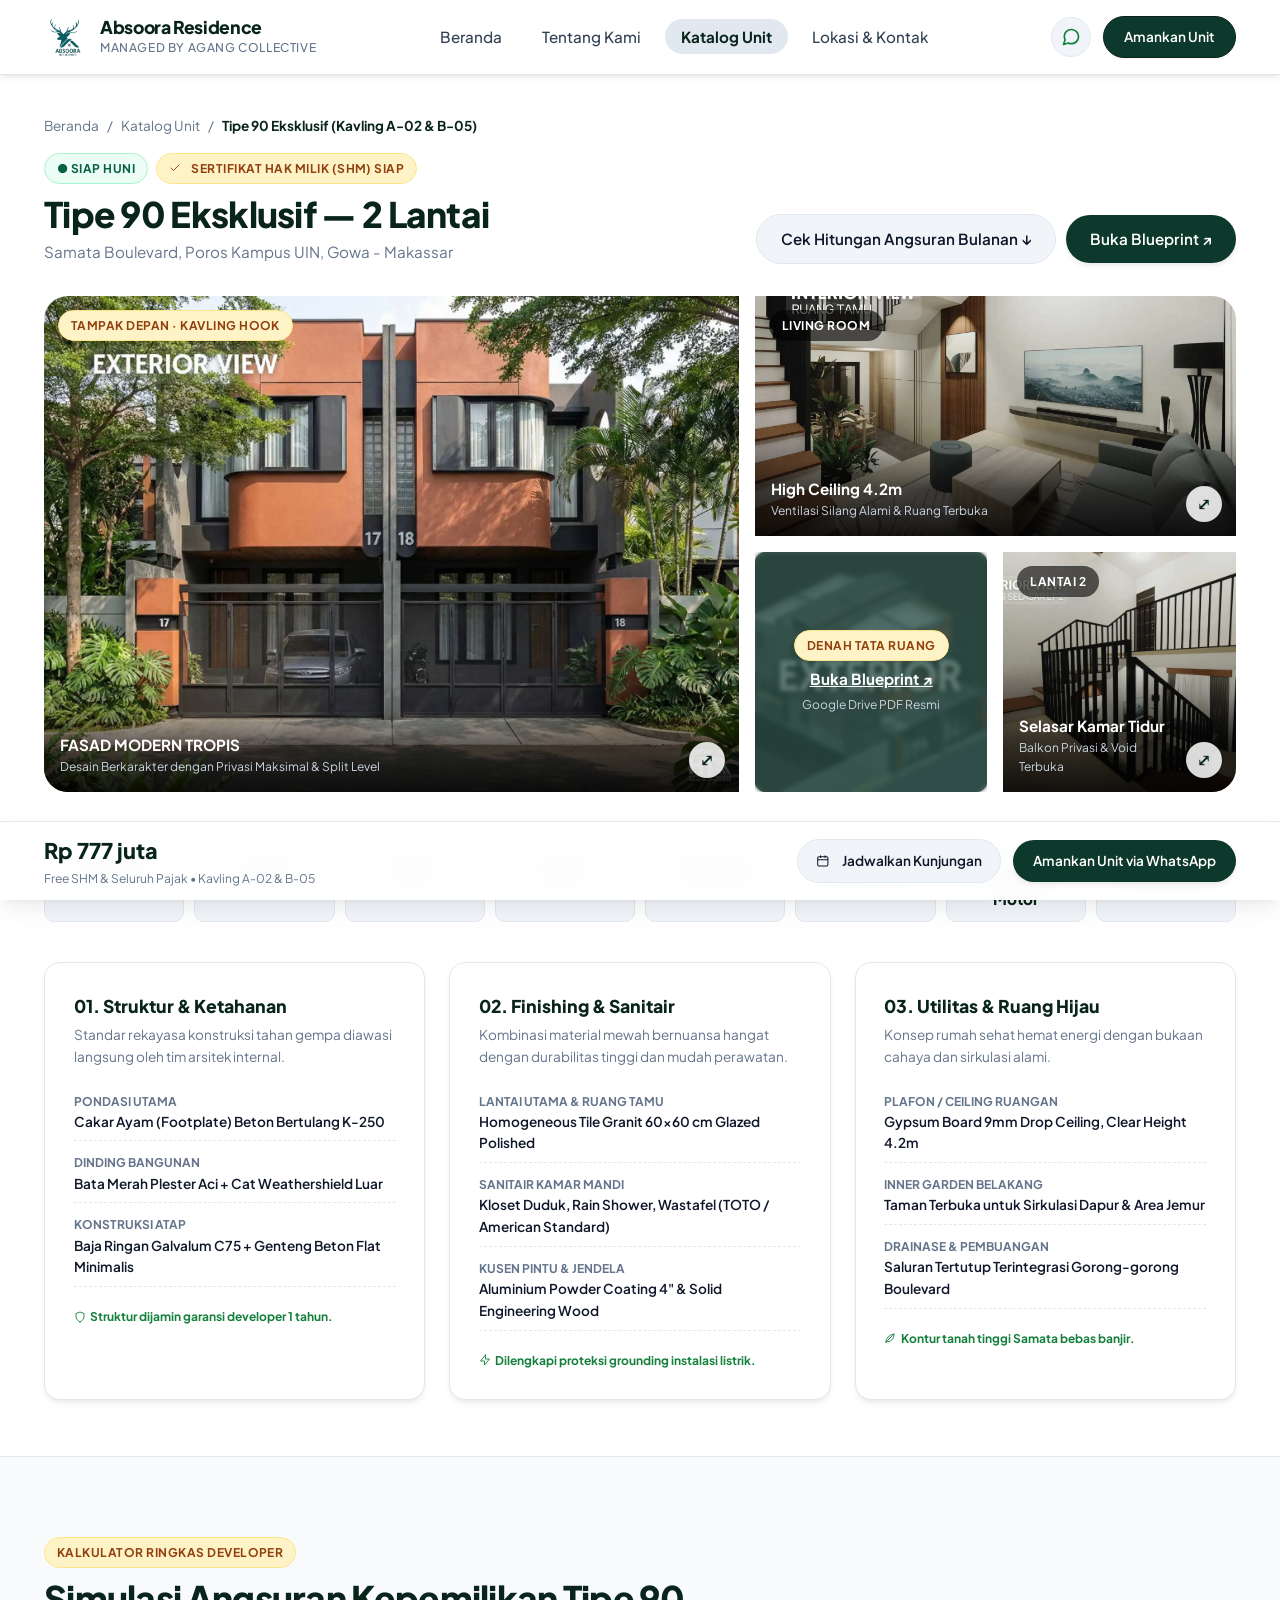
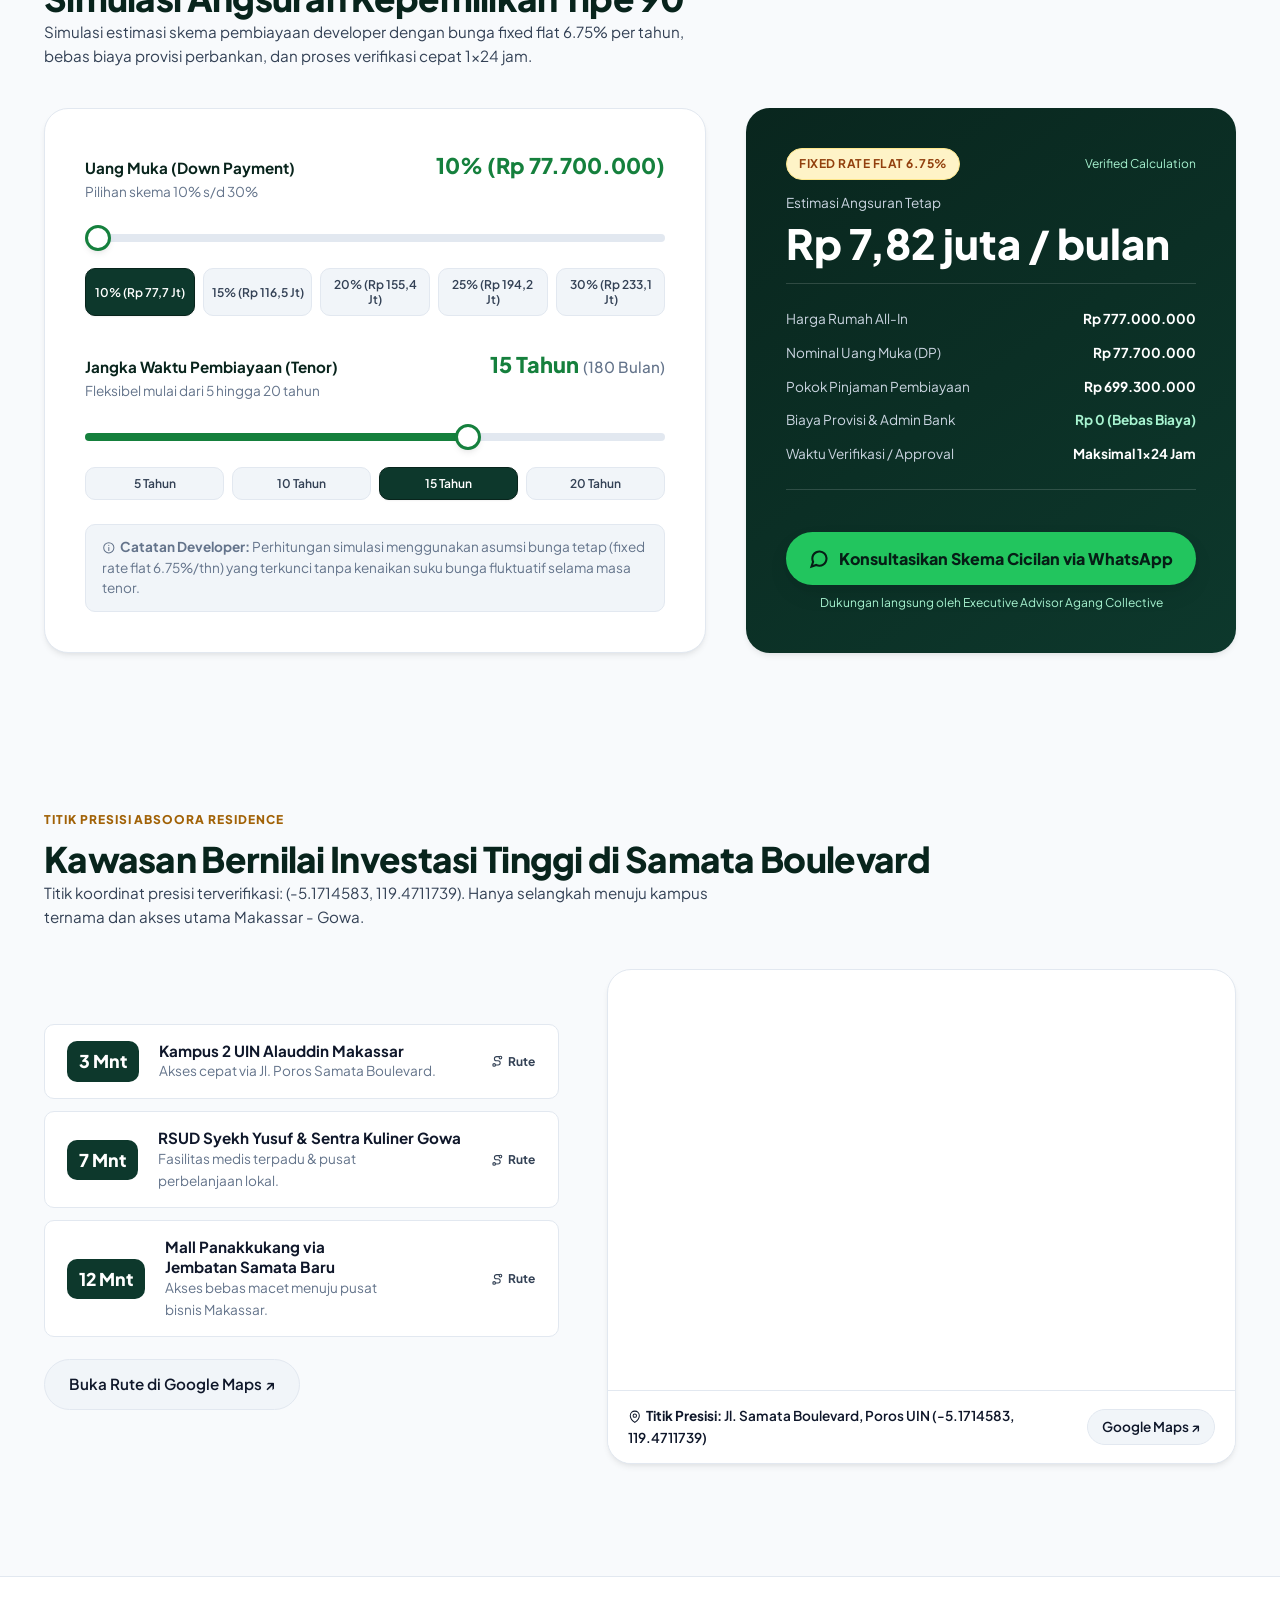
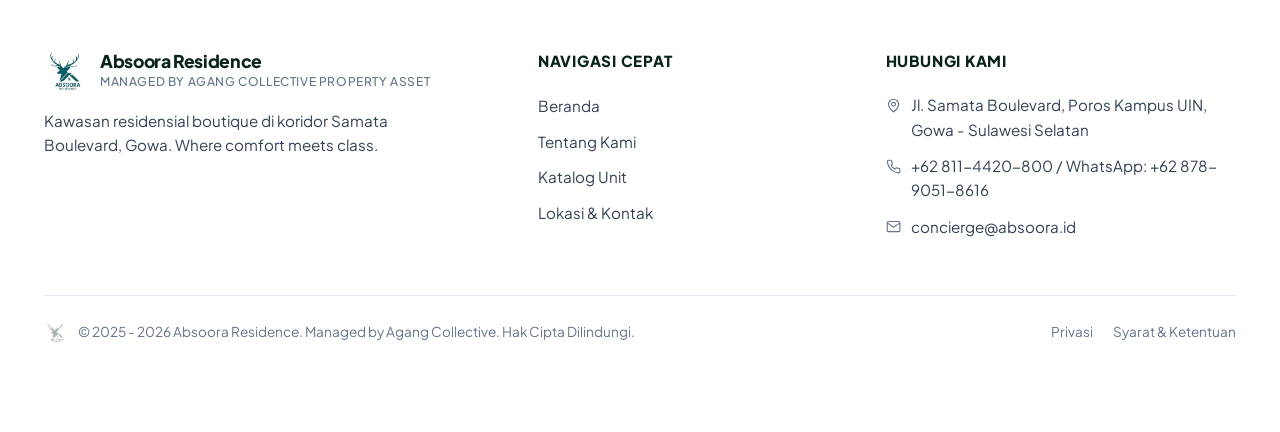
==== commit 559c4a40: "Update tampilan" ====
--- a/detail-unit.html
+++ b/detail-unit.html
@@ -3,8 +3,8 @@
 <head>
   <meta charset="UTF-8">
   <meta name="viewport" content="width=device-width, initial-scale=1.0">
-  <title>Detail Unit Tipe 90 Eksklusif | Absoora Residence Samata</title>
-  <meta name="description" content="Detail spesifikasi teknis, denah blueprint, galeri arsitektur, dan simulasi cicilan KPR Tipe 90 Eksklusif Absoora Residence Samata Boulevard Gowa.">
+  <title>Tipe 90 Eksklusif — Spesifikasi, Denah & Simulasi KPR | Absoora Residence</title>
+  <meta name="description" content="Spesifikasi teknis, denah, galeri arsitektur, dan simulasi cicilan KPR Tipe 90 Absoora Residence, Samata Boulevard Gowa.">
   <link rel="icon" type="image/png" href="assets/images/logo.png">
   <link rel="stylesheet" href="assets/css/style.css">
 </head>
@@ -40,7 +40,7 @@
           Amankan Unit
         </a>
         <button class="nav-toggle" id="nav-toggle-btn" aria-label="Toggle Menu">
-          ☰
+          <span class="ico" data-icon="menu"></span>
         </button>
       </div>
     </div>
@@ -56,21 +56,21 @@
           <span>/</span>
           <a href="katalog-unit.html">Katalog Unit</a>
           <span>/</span>
-          <span style="color: var(--color-primary-dark); font-weight: 700;">Tipe 90 Eksklusif (Kavling A-02 & B-05)</span>
-        </div>
-
-        <div style="display: flex; justify-content: space-between; align-items: flex-end; flex-wrap: wrap; gap: 1rem; margin-top: 1rem;">
+          <span class="strong-dark">Tipe 90 Eksklusif (Kavling A-02 & B-05)</span>
+        </div>
+
+        <div style="display: flex; justify-content: space-between; align-items: flex-end; flex-wrap: wrap; gap: 1rem; margin-top: 1rem">
           <div>
-            <div style="display: flex; gap: 8px; margin-bottom: 8px; flex-wrap: wrap;">
-              <span class="badge badge-success">● Siap Huni & Sisa 2 Unit Terakhir</span>
-              <span class="badge badge-warning">✓ Sertifikat Hak Milik (SHM) Siap</span>
-            </div>
-            <h1 class="section-title" style="font-size: 2.4rem;">Tipe 90 Eksklusif — 2 Lantai</h1>
-            <p style="color: var(--color-text-muted); font-size: 1rem; margin-top: 4px;">
+            <div style="display: flex; gap: 8px; margin-bottom: 8px; flex-wrap: wrap">
+              <span class="badge badge-success">● Siap huni</span>
+              <span class="badge badge-warning"><span class="ico" data-icon="check"></span>Sertifikat Hak Milik (SHM) Siap</span>
+            </div>
+            <h1 class="section-title">Tipe 90 Eksklusif — 2 Lantai</h1>
+            <p style="color: var(--color-text-muted); font-size: var(--fs-base); margin-top: 4px">
               Samata Boulevard, Poros Kampus UIN, Gowa - Makassar
             </p>
           </div>
-          <div style="display: flex; gap: 10px; align-items: center;">
+          <div style="display: flex; gap: 10px; align-items: center">
             <a href="#kalkulator-kpr" class="btn btn-secondary">
               Cek Hitungan Angsuran Bulanan ↓
             </a>
@@ -84,8 +84,8 @@
         <div class="detail-gallery-grid">
           <!-- Main Large Pane: Fasad Depan (Clicks opens Lightbox index 0) -->
           <div class="gallery-pane gallery-pane-main" onclick="openLightbox(0)" title="Klik untuk memperbesar tampilan fasad">
-            <img src="assets/images/hero-front.jpg" alt="Tampak Depan Eksklusif Tipe 90">
-            <span class="badge badge-warning pane-badge-top">Tampak Depan Eksklusif (Kavling Hook)</span>
+            <img src="assets/images/hero-front.jpg" alt="Tampak depan Tipe 90">
+            <span class="badge badge-warning pane-badge-top">Tampak depan · kavling hook</span>
             <div class="pane-caption-bottom">
               <div class="pane-caption-title">FASAD MODERN TROPIS</div>
               <div class="pane-caption-sub">Desain Berkarakter dengan Privasi Maksimal & Split Level</div>
@@ -96,7 +96,7 @@
           <!-- Top-Right Pane: Living Room (Clicks opens Lightbox index 1) -->
           <div class="gallery-pane" onclick="openLightbox(1)" title="Klik untuk memperbesar tampilan Living Room">
             <img src="assets/images/living-room.jpg" alt="Living Room Ceiling 4.2m">
-            <span class="badge badge-dark pane-badge-top" style="background: rgba(0,0,0,0.6); color: #fff;">Living Room</span>
+            <span class="badge badge-dark pane-badge-top pane-badge-dark">Living Room</span>
             <div class="pane-caption-bottom">
               <div class="pane-caption-title">High Ceiling 4.2m</div>
               <div class="pane-caption-sub">Ventilasi Silang Alami & Ruang Terbuka</div>
@@ -110,16 +110,16 @@
             <a href="https://drive.google.com/file/d/1IK7ZLPpbgsncdEixWJZuDJznMKqkzHZj/view?usp=sharing" target="_blank" rel="noopener noreferrer" class="floorplan-card-item" title="Buka Blueprint & Denah Lengkap di Google Drive">
               <img src="assets/images/floorplan-3d.jpg" alt="Denah Tata Ruang Blueprint">
               <div class="floorplan-overlay-btn">
-                <span class="badge badge-warning" style="margin-bottom: 6px;">Denah Tata Ruang</span>
-                <span style="font-weight: 700; font-size: 0.95rem; text-decoration: underline;">Buka Blueprint ↗</span>
-                <span style="font-size: 0.72rem; color: #cbd5e1; margin-top: 4px;">Google Drive PDF Resmi</span>
+                <span style="margin-bottom: 6px" class="badge badge-warning">Denah Tata Ruang</span>
+                <span style="font-weight: 700; font-size: var(--fs-base); text-decoration: underline">Buka Blueprint ↗</span>
+                <span style="font-size: var(--fs-xs); color: var(--color-text-on-dark-dim); margin-top: 4px">Google Drive PDF Resmi</span>
               </div>
             </a>
 
             <!-- Tile 2: Second Floor Corridor (Clicks opens Lightbox index 5) -->
             <div class="gallery-pane" onclick="openLightbox(5)" title="Klik untuk memperbesar tampilan Lantai 2">
               <img src="assets/images/second-floor.jpg" alt="Selasar Lantai 2">
-              <span class="badge badge-dark pane-badge-top" style="background: rgba(0,0,0,0.6); color: #fff;">Lantai 2</span>
+              <span class="badge badge-dark pane-badge-top pane-badge-dark">Lantai 2</span>
               <div class="pane-caption-bottom">
                 <div class="pane-caption-title">Selasar Kamar Tidur</div>
                 <div class="pane-caption-sub">Balkon Privasi & Void Terbuka</div>
@@ -185,8 +185,8 @@
                 <div class="specs-row-desc">Baja Ringan Galvalum C75 + Genteng Beton Flat Minimalis</div>
               </div>
             </div>
-            <div style="margin-top: 1.25rem; font-size: 0.8rem; color: var(--color-emerald); font-weight: 700;">
-              🛡️ Struktur dijamin garansi developer 1 tahun.
+            <div class="spec-footnote">
+              <span class="ico" data-icon="shield"></span>Struktur dijamin garansi developer 1 tahun.
             </div>
           </div>
 
@@ -208,8 +208,8 @@
                 <div class="specs-row-desc">Aluminium Powder Coating 4" & Solid Engineering Wood</div>
               </div>
             </div>
-            <div style="margin-top: 1.25rem; font-size: 0.8rem; color: var(--color-emerald); font-weight: 700;">
-              ⚡ Dilengkapi proteksi grounding instalasi listrik.
+            <div class="spec-footnote">
+              <span class="ico" data-icon="zap"></span>Dilengkapi proteksi grounding instalasi listrik.
             </div>
           </div>
 
@@ -231,8 +231,8 @@
                 <div class="specs-row-desc">Saluran Tertutup Terintegrasi Gorong-gorong Boulevard</div>
               </div>
             </div>
-            <div style="margin-top: 1.25rem; font-size: 0.8rem; color: var(--color-emerald); font-weight: 700;">
-              🌿 Kontur tanah tinggi Samata bebas banjir.
+            <div class="spec-footnote">
+              <span class="ico" data-icon="leaf"></span>Kontur tanah tinggi Samata bebas banjir.
             </div>
           </div>
         </div>
@@ -244,7 +244,7 @@
       <div class="container">
         <div>
           <span class="badge badge-warning">Kalkulator Ringkas Developer</span>
-          <h2 class="section-title" style="margin-top: 8px;">Simulasi Angsuran Kepemilikan Tipe 90</h2>
+          <h2 class="section-title mt-8">Simulasi Angsuran Kepemilikan Tipe 90</h2>
           <p class="section-desc">
             Simulasi estimasi skema pembiayaan developer dengan bunga fixed flat 6.75% per tahun, bebas biaya provisi perbankan, dan proses verifikasi cepat 1×24 jam.
           </p>
@@ -258,7 +258,7 @@
               <div class="calc-group-header">
                 <div>
                   <div class="calc-label">Uang Muka (Down Payment)</div>
-                  <div style="font-size: 0.82rem; color: var(--color-text-muted);">Pilihan skema 10% s/d 30%</div>
+                  <div class="text-note">Pilihan skema 10% s/d 30%</div>
                 </div>
                 <div class="calc-current-val">
                   <span id="calc-dp-percent">10%</span> (<span id="calc-dp-nominal">Rp 77.700.000</span>)
@@ -279,14 +279,14 @@
             </div>
 
             <!-- Tenor (Jangka Waktu) Slider -->
-            <div class="calc-group" style="margin-bottom: 1.5rem;">
+            <div style="margin-bottom: 1.5rem" class="calc-group">
               <div class="calc-group-header">
                 <div>
                   <div class="calc-label">Jangka Waktu Pembiayaan (Tenor)</div>
-                  <div style="font-size: 0.82rem; color: var(--color-text-muted);">Fleksibel mulai dari 5 hingga 20 tahun</div>
+                  <div class="text-note">Fleksibel mulai dari 5 hingga 20 tahun</div>
                 </div>
                 <div class="calc-current-val">
-                  <span id="calc-tenor-display">15 Tahun</span> <span id="calc-tenor-months" style="font-size: 0.95rem; font-weight: 500; color: var(--color-text-muted);">(180 Bulan)</span>
+                  <span id="calc-tenor-display">15 Tahun</span> <span style="font-size: var(--fs-base); font-weight: 500; color: var(--color-text-muted)" id="calc-tenor-months">(180 Bulan)</span>
                 </div>
               </div>
 
@@ -302,19 +302,19 @@
               </div>
             </div>
 
-            <div style="font-size: 0.82rem; color: var(--color-text-muted); line-height: 1.5; background: var(--color-bg-surface); padding: 12px 16px; border-radius: var(--radius-md); border: 1px solid var(--border-light);">
-              ℹ️ <strong>Catatan Developer:</strong> Perhitungan simulasi menggunakan asumsi bunga tetap (fixed rate flat 6.75%/thn) yang terkunci tanpa kenaikan suku bunga fluktuatif selama masa tenor.
+            <div style="font-size: var(--fs-sm); color: var(--color-text-muted); line-height: 1.5; background: var(--color-bg-surface); padding: 12px 16px; border-radius: var(--radius-md); border: 1px solid var(--border-light)">
+              <span class="ico" data-icon="info"></span><strong>Catatan Developer:</strong> Perhitungan simulasi menggunakan asumsi bunga tetap (fixed rate flat 6.75%/thn) yang terkunci tanpa kenaikan suku bunga fluktuatif selama masa tenor.
             </div>
           </div>
 
           <!-- Right: Calculator Summary Card -->
           <div class="calc-summary-card">
             <div>
-              <div style="display: flex; justify-content: space-between; align-items: center;">
+              <div style="display: flex; justify-content: space-between; align-items: center">
                 <span class="badge badge-warning">Fixed Rate Flat 6.75%</span>
-                <span style="font-size: 0.78rem; color: #a7f3d0;">Verified Calculation</span>
-              </div>
-              <div style="font-size: 0.85rem; color: #cbd5e1; margin-top: 12px;">Estimasi Angsuran Tetap</div>
+                <span style="font-size: var(--fs-xs); color: var(--color-mint-soft)">Verified Calculation</span>
+              </div>
+              <div style="font-size: var(--fs-sm); color: var(--color-text-on-dark-dim); margin-top: 12px">Estimasi Angsuran Tetap</div>
               <div class="summary-hero-amount" id="calc-monthly-installment">Rp 7,82 Juta / bulan</div>
 
               <div class="summary-rows-list">
@@ -332,7 +332,7 @@
                 </div>
                 <div class="summary-row">
                   <span class="summary-row-label">Biaya Provisi & Admin Bank</span>
-                  <span class="summary-row-val" style="color: #86efac;">Rp 0 (Bebas Biaya)</span>
+                  <span style="color: var(--color-mint-soft)" class="summary-row-val">Rp 0 (Bebas Biaya)</span>
                 </div>
                 <div class="summary-row">
                   <span class="summary-row-label">Waktu Verifikasi / Approval</span>
@@ -347,7 +347,7 @@
                 <svg width="20" height="20" viewBox="0 0 24 24" fill="none" stroke="currentColor" stroke-width="2.5"><path d="M21 11.5a8.38 8.38 0 0 1-.9 3.8 8.5 8.5 0 0 1-7.6 4.7 8.38 8.38 0 0 1-3.8-.9L3 21l1.9-5.7a8.38 8.38 0 0 1-.9-3.8 8.5 8.5 0 0 1 4.7-7.6 8.38 8.38 0 0 1 3.8-.9h.5a8.48 8.48 0 0 1 8 8v.5z"/></svg>
                 Konsultasikan Skema Cicilan via WhatsApp
               </a>
-              <div style="font-size: 0.75rem; color: #a7f3d0; text-align: center; margin-top: 8px;">
+              <div style="font-size: var(--fs-xs); color: var(--color-mint-soft); text-align: center; margin-top: 8px">
                 Dukungan langsung oleh Executive Advisor Agang Collective
               </div>
             </div>
@@ -357,7 +357,7 @@
     </section>
 
     <!-- Titik Presisi Absoora Residence (Interactive Google Maps Section) -->
-    <section class="section-connectivity" style="padding-top: 2rem; padding-bottom: 7rem;">
+    <section style="padding-top: 2rem; padding-bottom: 7rem" class="section-connectivity">
       <div class="container">
         <div>
           <span class="section-tag">Titik Presisi Absoora Residence</span>
@@ -369,28 +369,28 @@
 
         <div class="connectivity-grid">
           <div class="commute-cards-list">
-            <div class="commute-card">
+            <a class="commute-card" href="https://www.google.com/maps/dir/?api=1&origin=Kampus%202%20UIN%20Alauddin%20Makassar%20Samata&destination=-5.1714583%2C119.4711739&travelmode=driving" target="_blank" rel="noopener noreferrer" title="Buka rute dari Kampus 2 UIN Alauddin Makassar Samata ke Absoora Residence">
               <div class="commute-time-badge">3 Mnt</div>
               <div class="commute-info">
                 <h4>Kampus 2 UIN Alauddin Makassar</h4>
                 <p>Akses cepat via Jl. Poros Samata Boulevard.</p>
               </div>
-            </div>
-            <div class="commute-card">
+            <span class="commute-route-hint"><span class="ico" data-icon="route"></span>Rute</span></a>
+            <a class="commute-card" href="https://www.google.com/maps/dir/?api=1&origin=RSUD%20Syekh%20Yusuf%20Gowa&destination=-5.1714583%2C119.4711739&travelmode=driving" target="_blank" rel="noopener noreferrer" title="Buka rute dari RSUD Syekh Yusuf Gowa ke Absoora Residence">
               <div class="commute-time-badge">7 Mnt</div>
               <div class="commute-info">
                 <h4>RSUD Syekh Yusuf & Sentra Kuliner Gowa</h4>
                 <p>Fasilitas medis terpadu & pusat perbelanjaan lokal.</p>
               </div>
-            </div>
-            <div class="commute-card">
+            <span class="commute-route-hint"><span class="ico" data-icon="route"></span>Rute</span></a>
+            <a class="commute-card" href="https://www.google.com/maps/dir/?api=1&origin=Mall%20Panakkukang%20Makassar&destination=-5.1714583%2C119.4711739&travelmode=driving" target="_blank" rel="noopener noreferrer" title="Buka rute dari Mall Panakkukang Makassar ke Absoora Residence">
               <div class="commute-time-badge">12 Mnt</div>
               <div class="commute-info">
                 <h4>Mall Panakkukang via Jembatan Samata Baru</h4>
                 <p>Akses bebas macet menuju pusat bisnis Makassar.</p>
               </div>
-            </div>
-            <div style="margin-top: 10px;">
+            <span class="commute-route-hint"><span class="ico" data-icon="route"></span>Rute</span></a>
+            <div class="mt-10">
               <a href="https://maps.app.goo.gl/XWc7GPPQwYAimfMd9?g_st=ic" target="_blank" rel="noopener noreferrer" class="btn btn-secondary">
                 Buka Rute di Google Maps ↗
               </a>
@@ -409,9 +409,9 @@
             </iframe>
             <div class="map-floating-bar">
               <div class="map-bar-text">
-                📍 <strong>Titik Presisi:</strong> Jl. Samata Boulevard, Poros UIN (-5.1714583, 119.4711739)
-              </div>
-              <a href="https://maps.app.goo.gl/XWc7GPPQwYAimfMd9?g_st=ic" target="_blank" rel="noopener noreferrer" class="btn btn-secondary" style="padding: 6px 14px; font-size: 0.85rem;">
+                <span class="ico" data-icon="pin"></span><strong>Titik Presisi:</strong> Jl. Samata Boulevard, Poros UIN (-5.1714583, 119.4711739)
+              </div>
+              <a style="padding: 6px 14px; font-size: var(--fs-sm)" href="https://maps.app.goo.gl/XWc7GPPQwYAimfMd9?g_st=ic" target="_blank" rel="noopener noreferrer" class="btn btn-secondary">
                 Google Maps ↗
               </a>
             </div>
@@ -425,15 +425,15 @@
       <div class="container sticky-bar-inner">
         <div class="sticky-bar-info">
           <div>
-            <div class="sticky-price">Rp 777.000.000</div>
+            <div class="sticky-price">Rp 777 juta</div>
             <div class="sticky-badge">Free SHM & Seluruh Pajak • Kavling A-02 & B-05</div>
           </div>
         </div>
         <div class="sticky-bar-actions">
-          <a href="https://wa.me/6287890518616?text=Halo%20kak,%20ingin%20Survei%20Lokasi%20rumah%20Absoora%20Residence%20bersama%20kakak" target="_blank" rel="noopener noreferrer" class="btn btn-secondary" style="padding: 10px 18px; font-size: 0.88rem;">
-            📅 Jadwalkan Kunjungan
+          <a style="padding: 10px 18px; font-size: var(--fs-sm)" href="https://wa.me/6287890518616?text=Halo%20kak,%20ingin%20Survei%20Lokasi%20rumah%20Absoora%20Residence%20bersama%20kakak" target="_blank" rel="noopener noreferrer" class="btn btn-secondary">
+            <span class="ico" data-icon="calendar"></span>Jadwalkan Kunjungan
           </a>
-          <a href="https://wa.me/6287890518616?text=Halo%20kak,,%20saya%20ingin%20amankan%20rumah%20tipe%2090%20Absoora%20Residence" target="_blank" rel="noopener noreferrer" class="btn btn-primary-green" style="padding: 10px 20px; font-size: 0.88rem;">
+          <a style="padding: 10px 20px; font-size: var(--fs-sm)" href="https://wa.me/6287890518616?text=Halo%20kak,,%20saya%20ingin%20amankan%20rumah%20tipe%2090%20Absoora%20Residence" target="_blank" rel="noopener noreferrer" class="btn btn-primary-green">
             Amankan Unit via WhatsApp
           </a>
         </div>
@@ -452,7 +452,7 @@
         <img id="lightbox-image" src="assets/images/hero-front.jpg" alt="Preview Gambar Galeri">
       </div>
       <div class="lightbox-caption-bar">
-        <h3 id="lightbox-title">Tampak Depan Eksklusif</h3>
+        <h3 id="lightbox-title">Tampak depan</h3>
         <p id="lightbox-caption">Fasad modern tropis 2 lantai berkarakter dengan ornamen terracotta & gerbang besi minimalis.</p>
         <div class="lightbox-counter" id="lightbox-counter">1 / 8</div>
       </div>
@@ -460,20 +460,20 @@
   </div>
 
   <!-- Site Footer -->
-  <footer class="site-footer" style="padding-bottom: 5.5rem;">
+  <footer style="padding-bottom: 5.5rem" class="site-footer">
     <div class="container">
       <div class="footer-grid">
         <!-- Col 1: Brand Info -->
         <div>
-          <div class="header-brand" style="margin-bottom: 1rem;">
+          <div class="header-brand mb-16">
             <img src="assets/images/logo.png" alt="Logo Absoora" class="brand-logo-img">
             <div class="brand-info">
               <span class="brand-name">Absoora Residence</span>
               <span class="brand-sub">Managed by Agang Collective Property Asset</span>
             </div>
           </div>
-          <p style="font-size: 0.92rem; color: var(--color-text-body); line-height: 1.6; max-width: 360px;">
-            Kawasan residensial boutique eksklusif di koridor emas Samata Boulevard, memadukan arsitektur tropis modern dan ketenangan hidup berkelanjutan.
+          <p class="footer-blurb">
+            Kawasan residensial boutique di koridor Samata Boulevard, Gowa. Where comfort meets class.
           </p>
         </div>
 
@@ -493,15 +493,15 @@
           <h4 class="footer-col-title">Hubungi Kami</h4>
           <div class="footer-contact-items">
             <div class="footer-contact-row">
-              <span>📍</span>
+              <span><span class="ico" data-icon="pin"></span></span>
               <span>Jl. Samata Boulevard, Poros Kampus UIN, Gowa - Sulawesi Selatan</span>
             </div>
             <div class="footer-contact-row">
-              <span>📞</span>
+              <span><span class="ico" data-icon="phone"></span></span>
               <span>+62 811-4420-800 / WhatsApp: +62 878-9051-8616</span>
             </div>
             <div class="footer-contact-row">
-              <span>✉️</span>
+              <span><span class="ico" data-icon="mail"></span></span>
               <span>concierge@absoora.id</span>
             </div>
           </div>
@@ -515,8 +515,8 @@
           <span>© 2025 - 2026 Absoora Residence. Managed by Agang Collective. Hak Cipta Dilindungi.</span>
         </div>
         <div class="footer-legal-links">
-          <a href="#">Privasi</a>
-          <a href="#">Syarat & Ketentuan</a>
+          <a href="legal.html#privasi">Privasi</a>
+          <a href="legal.html#syarat">Syarat &amp; Ketentuan</a>
         </div>
       </div>
     </div>
--- a/assets/css/style.css
+++ b/assets/css/style.css
@@ -3,7 +3,7 @@
    Designed for Agang Collective
    ========================================================================== */
 
-@import url('https://fonts.googleapis.com/css2?family=Plus+Jakarta+Sans:ital,wght@0,300;0,400;0,500;0,600;0,700;0,800;1,400;1,600&family=Playfair+Display:ital,wght@0,600;1,400;1,600&display=swap');
+@import url('https://fonts.googleapis.com/css2?family=Plus+Jakarta+Sans:ital,wght@0,300;0,400;0,500;0,600;0,700;0,800;1,400;1,600&family=Source+Serif+4:ital,opsz,wght@0,8..60,400..700;1,8..60,400&display=swap');
 
 :root {
   --color-primary-dark: #08241c;
@@ -14,14 +14,14 @@
   --color-emerald-light: #22c55e;
   --color-mint-bg: #ecfdf5;
   --color-mint-border: #a7f3d0;
-  --color-accent-amber: #d97706;
+  --color-accent-amber: #a16207;
   --color-accent-orange: #f97316;
-  --color-accent-btn: #ea580c;
-  --color-accent-btn-hover: #c2410c;
-
-  --color-bg-base: #f8faf8;
+  --color-accent-btn: #c2410c;
+  --color-accent-btn-hover: #9a3412;
+
+  --color-bg-base: #f8fafc;
   --color-bg-white: #ffffff;
-  --color-bg-surface: #f1f5f3;
+  --color-bg-surface: #f1f5f9;
   --color-bg-dark-card: #0c2d23;
 
   --color-text-main: #0f172a;
@@ -33,6 +33,38 @@
   --border-light: #e2e8f0;
   --border-medium: #cbd5e1;
 
+  /* ---- Type scale (9 steps) ---- */
+  --fs-xs: 0.75rem;
+  --fs-sm: 0.85rem;
+  --fs-base: 0.95rem;
+  --fs-md: 1.1rem;
+  --fs-lg: 1.35rem;
+  --fs-xl: 1.7rem;
+  --fs-2xl: 2.2rem;
+  --fs-3xl: 2.6rem;
+  --fs-4xl: 3rem;
+
+  /* ---- Extended palette ---- */
+  --color-white: #ffffff;
+  --color-danger: #b91c1c;
+  --color-mint-soft: #a7f3d0;
+  --color-mint-100: #d1fae5;
+  --color-mint-800: #166534;
+  --color-mint-900: #065f46;
+  --color-text-on-dark-dim: #cbd5e1;
+  --color-warn-bg: #fef3c7;
+  --color-warn-border: #fde68a;
+  --color-warn-text: #92400e;
+  --color-orange-bg: #fff7ed;
+  --color-orange-border: #ffedd5;
+  --color-slate-800: #0f2d3d;
+  --color-deep-1: #061e16;
+  --color-deep-2: #09261e;
+  --color-deep-3: #0a2d23;
+
+  /* ---- Elevation ---- */
+  --shadow-focus: 0 0 0 3px rgba(21, 128, 61, 0.18);
+
   --radius-sm: 6px;
   --radius-md: 10px;
   --radius-lg: 16px;
@@ -45,7 +77,7 @@
   --shadow-xl: 0 20px 35px -5px rgba(0, 0, 0, 0.12), 0 8px 12px -3px rgba(0, 0, 0, 0.06);
 
   --font-main: 'Plus Jakarta Sans', system-ui, -apple-system, sans-serif;
-  --font-serif: 'Playfair Display', Georgia, serif;
+  --font-serif: 'Source Serif 4', Georgia, serif;
   --container-max: 1240px;
 }
 
@@ -97,6 +129,58 @@
 }
 
 /* ==========================================================================
+   Inline SVG icons (replaces emoji glyphs)
+   ========================================================================== */
+
+.ico {
+  display: inline-flex;
+  align-items: center;
+  justify-content: center;
+  width: 1em;
+  height: 1em;
+  flex-shrink: 0;
+  vertical-align: -0.125em;
+  color: inherit;
+  margin-right: 0.35em;
+}
+
+/* Containers that already space children with flex gap, or hold the icon alone */
+.footer-contact-row .ico,
+.commute-route-hint .ico,
+.benefit-check .ico,
+.channel-icon .ico,
+.nav-toggle .ico,
+.media-specs-overlay .ico {
+  margin-right: 0;
+}
+
+.ico svg {
+  width: 100%;
+  height: 100%;
+  display: block;
+  fill: none;
+  stroke: currentColor;
+  stroke-width: 1.8;
+  stroke-linecap: round;
+  stroke-linejoin: round;
+}
+
+.ico-lg {
+  width: 1.25em;
+  height: 1.25em;
+  vertical-align: middle;
+}
+
+.footer-contact-row .ico {
+  margin-top: 0.22em;
+  color: var(--color-text-muted);
+}
+
+.benefit-check .ico {
+  stroke-width: 2.6;
+}
+
+/* ==========================================================================
    Navigation Bar
    ========================================================================== */
 
@@ -107,7 +191,7 @@
   background-color: rgba(255, 255, 255, 0.95);
   backdrop-filter: blur(10px);
   border-bottom: 1px solid var(--border-light);
-  box-shadow: var(--shadow-sm);
+  box-shadow: var(--shadow-md);
 }
 
 .header-container {
@@ -135,7 +219,7 @@
 }
 
 .brand-name {
-  font-size: 1.15rem;
+  font-size: var(--fs-md);
   font-weight: 800;
   color: var(--color-primary-dark);
   letter-spacing: -0.02em;
@@ -143,7 +227,7 @@
 }
 
 .brand-sub {
-  font-size: 0.72rem;
+  font-size: var(--fs-xs);
   font-weight: 500;
   color: var(--color-text-muted);
   text-transform: uppercase;
@@ -163,7 +247,7 @@
 }
 
 .nav-link {
-  font-size: 0.92rem;
+  font-size: var(--fs-base);
   font-weight: 500;
   color: var(--color-text-body);
   padding: 8px 16px;
@@ -180,7 +264,7 @@
 .nav-link.active {
   font-weight: 700;
   color: var(--color-primary-dark);
-  background-color: #e2e8f0;
+  background-color: var(--border-light);
 }
 
 .header-actions {
@@ -196,15 +280,15 @@
   width: 40px;
   height: 40px;
   border-radius: var(--radius-full);
-  background-color: #f1f5f9;
+  background-color: var(--color-bg-surface);
   color: var(--color-emerald);
   border: 1px solid var(--border-light);
   transition: all 0.2s ease;
 }
 
 .btn-icon-wa:hover {
-  background-color: #dcfce7;
-  color: #166534;
+  background-color: var(--color-mint-100);
+  color: var(--color-mint-800);
   transform: translateY(-1px);
 }
 
@@ -214,19 +298,19 @@
   justify-content: center;
   gap: 8px;
   background-color: var(--color-primary);
-  color: #ffffff;
+  color: var(--color-white);
   padding: 9px 20px;
-  font-size: 0.88rem;
+  font-size: var(--fs-sm);
   font-weight: 600;
   border-radius: var(--radius-full);
   border: 1px solid var(--color-primary-dark);
   transition: all 0.2s ease;
-  box-shadow: 0 2px 4px rgba(13, 56, 44, 0.15);
+  box-shadow: var(--shadow-sm);
 }
 
 .btn-header-cta:hover {
   background-color: var(--color-primary-hover);
-  box-shadow: 0 4px 10px rgba(13, 56, 44, 0.25);
+  box-shadow: var(--shadow-md);
   transform: translateY(-1px);
 }
 
@@ -234,7 +318,7 @@
   display: none;
   background: none;
   border: none;
-  font-size: 1.5rem;
+  font-size: var(--fs-xl);
   color: var(--color-text-main);
   cursor: pointer;
   padding: 4px;
@@ -255,64 +339,74 @@
   border: none;
   cursor: pointer;
   transition: all 0.2s ease;
-  font-size: 0.95rem;
+  font-size: var(--fs-base);
+  text-align: center;
+}
+
+/* Short, fixed-width labels only — long button labels must stay wrappable
+   so they don't force horizontal overflow on narrow screens. */
+.btn-header-cta,
+.sticky-bar-actions .btn,
+.map-floating-bar .btn,
+.pre-footer-actions .btn {
+  white-space: nowrap;
 }
 
 .btn-primary-orange {
   background-color: var(--color-accent-btn);
-  color: #ffffff;
-  box-shadow: 0 4px 12px rgba(234, 88, 12, 0.25);
+  color: var(--color-white);
+  box-shadow: var(--shadow-md);
 }
 
 .btn-primary-orange:hover {
   background-color: var(--color-accent-btn-hover);
-  box-shadow: 0 6px 16px rgba(234, 88, 12, 0.35);
+  box-shadow: var(--shadow-lg);
   transform: translateY(-1px);
 }
 
 .btn-primary-green {
   background-color: var(--color-primary);
-  color: #ffffff;
-  box-shadow: 0 4px 12px rgba(13, 56, 44, 0.2);
+  color: var(--color-white);
+  box-shadow: var(--shadow-md);
 }
 
 .btn-primary-green:hover {
   background-color: var(--color-primary-hover);
-  box-shadow: 0 6px 16px rgba(13, 56, 44, 0.3);
+  box-shadow: var(--shadow-lg);
   transform: translateY(-1px);
 }
 
 .btn-outline-white {
   background-color: transparent;
-  color: #ffffff;
+  color: var(--color-white);
   border: 1.5px solid rgba(255, 255, 255, 0.6);
 }
 
 .btn-outline-white:hover {
   background-color: rgba(255, 255, 255, 0.15);
-  border-color: #ffffff;
+  border-color: var(--color-white);
 }
 
 .btn-white {
-  background-color: #ffffff;
+  background-color: var(--color-white);
   color: var(--color-primary-dark);
   box-shadow: var(--shadow-md);
 }
 
 .btn-white:hover {
-  background-color: #f8fafc;
+  background-color: var(--color-bg-base);
   transform: translateY(-1px);
-  box-shadow: var(--shadow-lg);
+  box-shadow: var(--shadow-md);
 }
 
 .btn-secondary {
-  background-color: #f1f5f9;
+  background-color: var(--color-bg-surface);
   color: var(--color-text-main);
   border: 1px solid var(--border-light);
 }
 
 .btn-secondary:hover {
-  background-color: #e2e8f0;
+  background-color: var(--border-light);
   color: var(--color-primary-dark);
 }
 
@@ -322,7 +416,7 @@
   align-items: center;
   gap: 6px;
   padding: 5px 12px;
-  font-size: 0.78rem;
+  font-size: var(--fs-xs);
   font-weight: 700;
   text-transform: uppercase;
   letter-spacing: 0.04em;
@@ -330,14 +424,14 @@
 }
 
 .badge-warning {
-  background-color: #fef3c7;
-  color: #92400e;
-  border: 1px solid #fde68a;
+  background-color: var(--color-warn-bg);
+  color: var(--color-warn-text);
+  border: 1px solid var(--color-warn-border);
 }
 
 .badge-success {
   background-color: var(--color-mint-bg);
-  color: #065f46;
+  color: var(--color-mint-900);
   border: 1px solid var(--color-mint-border);
 }
 
@@ -349,7 +443,7 @@
 
 .badge-white {
   background-color: rgba(255, 255, 255, 0.15);
-  color: #ffffff;
+  color: var(--color-white);
   backdrop-filter: blur(4px);
   border: 1px solid rgba(255, 255, 255, 0.25);
 }
@@ -357,7 +451,7 @@
 /* Section Header standard */
 .section-tag {
   display: inline-block;
-  font-size: 0.78rem;
+  font-size: var(--fs-xs);
   font-weight: 800;
   color: var(--color-accent-amber);
   text-transform: uppercase;
@@ -366,7 +460,8 @@
 }
 
 .section-title {
-  font-size: 2rem;
+  font-family: var(--font-main);
+  font-size: var(--fs-2xl);
   font-weight: 800;
   color: var(--color-primary-dark);
   letter-spacing: -0.02em;
@@ -374,7 +469,7 @@
 }
 
 .section-desc {
-  font-size: 1rem;
+  font-size: var(--fs-base);
   color: var(--color-text-body);
   max-width: 680px;
 }
@@ -384,8 +479,8 @@
    ========================================================================== */
 
 .hero-section {
-  background: linear-gradient(145deg, #071f17 0%, #0d382c 60%, #0a2d23 100%);
-  color: #ffffff;
+  background: linear-gradient(145deg, var(--color-deep-1) 0%, var(--color-primary) 60%, var(--color-deep-3) 100%);
+  color: var(--color-white);
   padding: 4.5rem 0 3.5rem 0;
   position: relative;
   overflow: hidden;
@@ -417,30 +512,34 @@
   margin-bottom: 1.5rem;
 }
 
+.hero-eyebrow {
+  font-size: var(--fs-xs);
+  font-weight: 700;
+  letter-spacing: 0.14em;
+  text-transform: uppercase;
+  color: var(--color-mint-soft);
+  margin-bottom: 1.25rem;
+}
+
 .hero-title {
-  font-size: 3rem;
-  font-weight: 800;
-  line-height: 1.15;
-  letter-spacing: -0.03em;
-  color: #ffffff;
-  margin-bottom: 0.5rem;
-}
-
-.hero-subtitle {
   font-family: var(--font-serif);
-  font-size: 1.85rem;
-  font-style: italic;
-  font-weight: 400;
-  color: #a7f3d0;
-  margin-bottom: 1.25rem;
+  font-size: var(--fs-4xl);
+  font-weight: 600;
+  line-height: 1.12;
+  letter-spacing: -0.012em;
+  color: var(--color-white);
+  margin-bottom: 2.5rem;
+  max-width: 22ch;
+  text-wrap: balance;
 }
 
 .hero-desc {
-  font-size: 1.05rem;
-  color: #cbd5e1;
+  font-size: var(--fs-md);
+  color: var(--color-text-on-dark-dim);
   line-height: 1.7;
   margin-bottom: 2rem;
-  max-width: 580px;
+  max-width: 54ch;
+  text-wrap: pretty;
 }
 
 .hero-ctas {
@@ -456,29 +555,29 @@
   border: 1px solid rgba(255, 255, 255, 0.15);
   border-radius: var(--radius-xl);
   padding: 2.2rem;
-  box-shadow: 0 25px 50px -12px rgba(0, 0, 0, 0.4);
+  box-shadow: var(--shadow-xl);
 }
 
 .price-card-label {
-  font-size: 0.8rem;
+  font-size: var(--fs-xs);
   font-weight: 700;
   letter-spacing: 0.08em;
-  color: #94a3b8;
+  color: var(--color-text-light);
   text-transform: uppercase;
   margin-bottom: 6px;
 }
 
 .price-card-amount {
-  font-size: 2.6rem;
-  font-weight: 800;
-  color: #ffffff;
+  font-size: var(--fs-3xl);
+  font-weight: 800;
+  color: var(--color-white);
   line-height: 1.1;
   margin-bottom: 6px;
 }
 
 .price-card-sub {
-  font-size: 0.88rem;
-  color: #86efac;
+  font-size: var(--fs-sm);
+  color: var(--color-mint-soft);
   font-weight: 500;
   margin-bottom: 1.8rem;
 }
@@ -499,24 +598,24 @@
 }
 
 .status-label {
-  font-size: 0.72rem;
-  color: #94a3b8;
+  font-size: var(--fs-xs);
+  color: var(--color-text-light);
   text-transform: uppercase;
 }
 
 .status-value {
-  font-size: 0.95rem;
+  font-size: var(--fs-base);
   font-weight: 700;
-  color: #ffffff;
+  color: var(--color-white);
 }
 
 /* Alert Notification Bar under Hero */
 .hero-alert-bar {
-  background-color: #061e16;
+  background-color: var(--color-deep-1);
   border-top: 1px solid rgba(255, 255, 255, 0.08);
   border-bottom: 1px solid var(--border-light);
   padding: 12px 0;
-  font-size: 0.9rem;
+  font-size: var(--fs-sm);
 }
 
 .alert-bar-inner {
@@ -531,7 +630,7 @@
   display: flex;
   align-items: center;
   gap: 8px;
-  color: #f1f5f9;
+  color: var(--color-bg-surface);
   font-weight: 500;
 }
 
@@ -541,11 +640,11 @@
 }
 
 .unit-tag {
-  background-color: #15803d;
-  color: #ffffff;
+  background-color: var(--color-emerald);
+  color: var(--color-white);
   padding: 3px 10px;
   border-radius: var(--radius-full);
-  font-size: 0.75rem;
+  font-size: var(--fs-xs);
   font-weight: 700;
 }
 
@@ -574,7 +673,7 @@
 }
 
 .pillar-card {
-  background-color: #ffffff;
+  background-color: var(--color-white);
   border: 1px solid var(--border-light);
   border-radius: var(--radius-lg);
   padding: 1.8rem;
@@ -582,17 +681,17 @@
   flex-direction: column;
   justify-content: space-between;
   transition: all 0.25s ease;
-  box-shadow: var(--shadow-sm);
+  box-shadow: var(--shadow-md);
 }
 
 .pillar-card:hover {
   transform: translateY(-4px);
-  box-shadow: var(--shadow-lg);
+  box-shadow: var(--shadow-md);
   border-color: var(--color-mint-border);
 }
 
 .pillar-num {
-  font-size: 0.85rem;
+  font-size: var(--fs-sm);
   font-weight: 800;
   color: var(--color-accent-amber);
   margin-bottom: 10px;
@@ -601,21 +700,21 @@
 }
 
 .pillar-title {
-  font-size: 1.2rem;
+  font-size: var(--fs-md);
   font-weight: 800;
   color: var(--color-primary-dark);
   margin-bottom: 10px;
 }
 
 .pillar-text {
-  font-size: 0.92rem;
+  font-size: var(--fs-base);
   color: var(--color-text-body);
   line-height: 1.6;
   margin-bottom: 1.5rem;
 }
 
 .pillar-link {
-  font-size: 0.88rem;
+  font-size: var(--fs-sm);
   font-weight: 700;
   color: var(--color-primary);
   display: inline-flex;
@@ -633,7 +732,7 @@
 
 .section-unit-highlight {
   padding: 4.5rem 0;
-  background-color: #ffffff;
+  background-color: var(--color-white);
   border-top: 1px solid var(--border-light);
   border-bottom: 1px solid var(--border-light);
 }
@@ -655,9 +754,9 @@
   position: relative;
   border-radius: var(--radius-xl);
   overflow: hidden;
-  box-shadow: var(--shadow-lg);
+  box-shadow: var(--shadow-md);
   aspect-ratio: 16 / 11;
-  background-color: #0d382c;
+  background-color: var(--color-primary);
 }
 
 .media-main-wrap img {
@@ -687,11 +786,11 @@
   border: 1px solid rgba(255, 255, 255, 0.2);
   border-radius: var(--radius-md);
   padding: 10px 16px;
-  color: #ffffff;
+  color: var(--color-white);
   display: flex;
   justify-content: space-between;
   align-items: center;
-  font-size: 0.88rem;
+  font-size: var(--fs-sm);
 }
 
 .media-thumbs {
@@ -737,7 +836,7 @@
 }
 
 .promo-label {
-  font-size: 0.75rem;
+  font-size: var(--fs-xs);
   font-weight: 700;
   color: var(--color-accent-amber);
   letter-spacing: 0.08em;
@@ -751,20 +850,21 @@
   margin: 4px 0;
 }
 
-.promo-price {
-  font-size: 2.4rem;
+.promo-price,
+.catalog-price {
+  font-size: var(--fs-2xl);
   font-weight: 800;
   color: var(--color-primary-dark);
 }
 
 .original-price {
-  font-size: 1.15rem;
+  font-size: var(--fs-md);
   color: var(--color-text-muted);
   text-decoration: line-through;
 }
 
 .promo-note {
-  font-size: 0.78rem;
+  font-size: var(--fs-xs);
   font-weight: 700;
   color: var(--color-emerald);
   letter-spacing: 0.05em;
@@ -780,7 +880,7 @@
   display: flex;
   align-items: center;
   gap: 8px;
-  font-size: 0.9rem;
+  font-size: var(--fs-sm);
   font-weight: 600;
   color: var(--color-text-main);
 }
@@ -797,12 +897,12 @@
 }
 
 .bonus-pill {
-  background-color: #fff7ed;
-  border: 1px solid #ffedd5;
-  color: #c2410c;
+  background-color: var(--color-orange-bg);
+  border: 1px solid var(--color-orange-border);
+  color: var(--color-accent-btn);
   padding: 6px 14px;
   border-radius: var(--radius-full);
-  font-size: 0.82rem;
+  font-size: var(--fs-sm);
   font-weight: 700;
 }
 
@@ -821,7 +921,7 @@
 }
 
 .material-spec-title {
-  font-size: 0.75rem;
+  font-size: var(--fs-xs);
   font-weight: 700;
   color: var(--color-text-muted);
   text-transform: uppercase;
@@ -829,7 +929,7 @@
 }
 
 .material-spec-val {
-  font-size: 0.88rem;
+  font-size: var(--fs-sm);
   font-weight: 700;
   color: var(--color-primary-dark);
 }
@@ -858,7 +958,7 @@
 }
 
 .commute-card {
-  background-color: #ffffff;
+  background-color: var(--color-white);
   border: 1px solid var(--border-light);
   border-radius: var(--radius-md);
   padding: 1rem 1.4rem;
@@ -866,18 +966,61 @@
   align-items: center;
   gap: 1.2rem;
   transition: all 0.2s ease;
+  text-align: left;
+  width: 100%;
+}
+
+a.commute-card:hover,
+a.commute-card:focus-visible {
+  border-color: var(--color-emerald);
+  transform: translateX(4px);
+  box-shadow: var(--shadow-md);
+  outline: none;
 }
 
 .commute-card:hover {
   border-color: var(--color-emerald);
   transform: translateX(4px);
-  box-shadow: var(--shadow-sm);
+  box-shadow: var(--shadow-md);
+}
+
+.commute-info {
+  flex: 1;
+  min-width: 0;
+}
+
+.commute-route-hint {
+  display: inline-flex;
+  align-items: center;
+  gap: 5px;
+  font-size: var(--fs-xs);
+  font-weight: 700;
+  color: var(--color-text-body);
+  white-space: nowrap;
+  transition: color 0.2s ease;
+}
+
+.commute-route-hint .ico {
+  width: 1.05em;
+  height: 1.05em;
+}
+
+.commute-route-hint .ico svg {
+  stroke-width: 2.1;
+}
+
+.access-card .commute-route-hint {
+  margin-top: 10px;
+}
+
+a.commute-card:hover .commute-route-hint {
+  color: var(--color-emerald);
 }
 
 .commute-time-badge {
-  background-color: #0d382c;
-  color: #ffffff;
-  font-size: 1.1rem;
+  background-color: var(--color-primary);
+  color: var(--color-white);
+  font-size: var(--fs-md);
   font-weight: 800;
   padding: 6px 12px;
   border-radius: var(--radius-md);
@@ -885,19 +1028,19 @@
 }
 
 .commute-info h4 {
-  font-size: 1rem;
+  font-size: var(--fs-base);
   font-weight: 700;
   color: var(--color-text-main);
   line-height: 1.3;
 }
 
 .commute-info p {
-  font-size: 0.85rem;
+  font-size: var(--fs-sm);
   color: var(--color-text-muted);
 }
 
 .map-embed-wrapper {
-  background-color: #ffffff;
+  background-color: var(--color-white);
   border: 1px solid var(--border-light);
   border-radius: var(--radius-xl);
   overflow: hidden;
@@ -917,12 +1060,12 @@
   justify-content: space-between;
   align-items: center;
   padding: 14px 20px;
-  background-color: #ffffff;
+  background-color: var(--color-white);
   border-top: 1px solid var(--border-light);
 }
 
 .map-bar-text {
-  font-size: 0.88rem;
+  font-size: var(--fs-sm);
   font-weight: 600;
   color: var(--color-text-main);
 }
@@ -932,14 +1075,14 @@
    ========================================================================== */
 
 .pre-footer-banner {
-  background: linear-gradient(135deg, #07221a 0%, #0d382c 100%);
-  color: #ffffff;
+  background: linear-gradient(135deg, var(--color-deep-1) 0%, var(--color-primary) 100%);
+  color: var(--color-white);
   border-radius: var(--radius-xl);
   padding: 3.5rem;
   margin: 3rem auto;
   position: relative;
   overflow: hidden;
-  box-shadow: var(--shadow-xl);
+  box-shadow: var(--shadow-md);
 }
 
 .pre-footer-content {
@@ -949,16 +1092,16 @@
 }
 
 .pre-footer-title {
-  font-size: 2.2rem;
+  font-size: var(--fs-2xl);
   font-weight: 800;
   line-height: 1.2;
   margin: 8px 0 16px 0;
-  color: #ffffff;
+  color: var(--color-white);
 }
 
 .pre-footer-desc {
-  font-size: 1.05rem;
-  color: #cbd5e1;
+  font-size: var(--fs-md);
+  color: var(--color-text-on-dark-dim);
   margin-bottom: 2rem;
   line-height: 1.6;
 }
@@ -977,7 +1120,7 @@
   display: flex;
   align-items: center;
   gap: 8px;
-  font-size: 0.85rem;
+  font-size: var(--fs-sm);
   color: var(--color-text-muted);
   margin-bottom: 1rem;
 }
@@ -988,7 +1131,7 @@
 
 .detail-unit-hero {
   padding: 2.5rem 0 3.5rem 0;
-  background-color: #ffffff;
+  background-color: var(--color-white);
 }
 
 /* 4-pane Asymmetrical Collage Grid */
@@ -1006,7 +1149,7 @@
   position: relative;
   overflow: hidden;
   cursor: pointer;
-  background-color: #0f172a;
+  background-color: var(--color-text-main);
 }
 
 .gallery-pane img {
@@ -1040,23 +1183,30 @@
 
 .pane-caption-bottom {
   position: absolute;
-  bottom: 14px;
-  left: 14px;
-  right: 14px;
-  background: linear-gradient(to top, rgba(0, 0, 0, 0.8) 0%, transparent 100%);
-  padding: 20px 10px 5px 10px;
-  color: #ffffff;
+  bottom: 0;
+  left: 0;
+  right: 0;
+  background: linear-gradient(
+    to top,
+    rgba(0, 0, 0, 0.88) 0%,
+    rgba(0, 0, 0, 0.62) 42%,
+    rgba(0, 0, 0, 0.24) 72%,
+    transparent 100%
+  );
+  padding: 52px 58px 16px 16px;
+  color: var(--color-white);
   z-index: 2;
+  pointer-events: none;
 }
 
 .pane-caption-title {
-  font-size: 0.95rem;
+  font-size: var(--fs-base);
   font-weight: 700;
 }
 
 .pane-caption-sub {
-  font-size: 0.78rem;
-  color: #cbd5e1;
+  font-size: var(--fs-xs);
+  color: var(--color-text-on-dark-dim);
 }
 
 .pane-expand-icon {
@@ -1072,14 +1222,14 @@
   justify-content: center;
   color: var(--color-primary-dark);
   font-weight: 700;
-  box-shadow: var(--shadow-sm);
+  box-shadow: var(--shadow-md);
   z-index: 3;
 }
 
 /* Floorplan Card inside detail page */
 .floorplan-card-item {
   position: relative;
-  background-color: #1e293b;
+  background-color: var(--color-slate-800);
   border-radius: var(--radius-md);
   overflow: hidden;
   cursor: pointer;
@@ -1101,7 +1251,7 @@
   justify-content: center;
   background: rgba(13, 56, 44, 0.6);
   backdrop-filter: blur(2px);
-  color: #ffffff;
+  color: var(--color-white);
   text-align: center;
   padding: 1rem;
   transition: background 0.2s ease;
@@ -1128,14 +1278,14 @@
 }
 
 .metric-pill-label {
-  font-size: 0.7rem;
+  font-size: var(--fs-xs);
   font-weight: 600;
   color: var(--color-text-muted);
   text-transform: uppercase;
 }
 
 .metric-pill-val {
-  font-size: 0.95rem;
+  font-size: var(--fs-base);
   font-weight: 800;
   color: var(--color-primary-dark);
 }
@@ -1149,22 +1299,22 @@
 }
 
 .specs-column-card {
-  background-color: #ffffff;
+  background-color: var(--color-white);
   border: 1px solid var(--border-light);
   border-radius: var(--radius-lg);
   padding: 1.8rem;
-  box-shadow: var(--shadow-sm);
+  box-shadow: var(--shadow-md);
 }
 
 .specs-column-title {
-  font-size: 1.15rem;
+  font-size: var(--fs-md);
   font-weight: 800;
   color: var(--color-primary-dark);
   margin-bottom: 4px;
 }
 
 .specs-column-sub {
-  font-size: 0.82rem;
+  font-size: var(--fs-sm);
   color: var(--color-text-muted);
   margin-bottom: 1.5rem;
 }
@@ -1181,14 +1331,14 @@
 }
 
 .specs-row-title {
-  font-size: 0.78rem;
+  font-size: var(--fs-xs);
   font-weight: 700;
   color: var(--color-text-muted);
   text-transform: uppercase;
 }
 
 .specs-row-desc {
-  font-size: 0.9rem;
+  font-size: var(--fs-sm);
   font-weight: 600;
   color: var(--color-text-main);
 }
@@ -1211,11 +1361,11 @@
 }
 
 .calc-controls-card {
-  background-color: #ffffff;
+  background-color: var(--color-white);
   border: 1px solid var(--border-light);
   border-radius: var(--radius-xl);
   padding: 2.5rem;
-  box-shadow: var(--shadow-sm);
+  box-shadow: var(--shadow-md);
 }
 
 .calc-group {
@@ -1230,13 +1380,13 @@
 }
 
 .calc-label {
-  font-size: 0.95rem;
+  font-size: var(--fs-base);
   font-weight: 700;
   color: var(--color-primary-dark);
 }
 
 .calc-current-val {
-  font-size: 1.25rem;
+  font-size: var(--fs-lg);
   font-weight: 800;
   color: var(--color-emerald);
 }
@@ -1250,7 +1400,7 @@
   border-radius: var(--radius-full);
   outline: none;
   margin: 1rem 0;
-  background: linear-gradient(to right, #15803d 0%, #15803d 0%, #e2e8f0 0%, #e2e8f0 100%);
+  background: linear-gradient(to right, var(--color-emerald) 0%, var(--color-emerald) 0%, var(--border-light) 0%, var(--border-light) 100%);
   cursor: pointer;
 }
 
@@ -1260,16 +1410,16 @@
   width: 26px;
   height: 26px;
   border-radius: 50%;
-  background: #ffffff;
-  border: 3px solid #15803d;
-  box-shadow: 0 2px 6px rgba(0, 0, 0, 0.25);
+  background: var(--color-white);
+  border: 3px solid var(--color-emerald);
+  box-shadow: var(--shadow-md);
   cursor: grab;
   transition: transform 0.15s ease, box-shadow 0.15s ease;
 }
 
 .magnet-slider::-webkit-slider-thumb:hover {
   transform: scale(1.15);
-  box-shadow: 0 4px 10px rgba(21, 128, 61, 0.4);
+  box-shadow: var(--shadow-md);
 }
 
 .magnet-slider::-webkit-slider-thumb:active {
@@ -1280,9 +1430,9 @@
   width: 26px;
   height: 26px;
   border-radius: 50%;
-  background: #ffffff;
-  border: 3px solid #15803d;
-  box-shadow: 0 2px 6px rgba(0, 0, 0, 0.25);
+  background: var(--color-white);
+  border: 3px solid var(--color-emerald);
+  box-shadow: var(--shadow-md);
   cursor: grab;
 }
 
@@ -1296,7 +1446,7 @@
 .snap-btn {
   flex: 1;
   padding: 8px 6px;
-  font-size: 0.8rem;
+  font-size: var(--fs-xs);
   font-weight: 600;
   background-color: var(--color-bg-surface);
   border: 1px solid var(--border-light);
@@ -1314,27 +1464,27 @@
 
 .snap-btn.active {
   background-color: var(--color-primary);
-  color: #ffffff;
+  color: var(--color-white);
   border-color: var(--color-primary-dark);
-  box-shadow: 0 2px 4px rgba(13, 56, 44, 0.2);
+  box-shadow: var(--shadow-sm);
 }
 
 /* Calculator Summary Box */
 .calc-summary-card {
-  background: linear-gradient(145deg, #09261e 0%, #0d382c 100%);
-  color: #ffffff;
+  background: linear-gradient(145deg, var(--color-deep-2) 0%, var(--color-primary) 100%);
+  color: var(--color-white);
   border-radius: var(--radius-xl);
   padding: 2.5rem;
   display: flex;
   flex-direction: column;
   justify-content: space-between;
-  box-shadow: var(--shadow-xl);
+  box-shadow: var(--shadow-md);
 }
 
 .summary-hero-amount {
-  font-size: 2.6rem;
-  font-weight: 800;
-  color: #ffffff;
+  font-size: var(--fs-3xl);
+  font-weight: 800;
+  color: var(--color-white);
   line-height: 1.1;
   margin: 8px 0 16px 0;
 }
@@ -1352,22 +1502,22 @@
 .summary-row {
   display: flex;
   justify-content: space-between;
-  font-size: 0.9rem;
+  font-size: var(--fs-sm);
 }
 
 .summary-row-label {
-  color: #cbd5e1;
+  color: var(--color-text-on-dark-dim);
 }
 
 .summary-row-val {
   font-weight: 700;
-  color: #ffffff;
+  color: var(--color-white);
 }
 
 .btn-wa-kpr {
   width: 100%;
-  background-color: #22c55e;
-  color: #052e16;
+  background-color: var(--color-emerald-light);
+  color: var(--color-deep-1);
   font-weight: 800;
   padding: 14px 20px;
   border-radius: var(--radius-full);
@@ -1375,15 +1525,15 @@
   align-items: center;
   justify-content: center;
   gap: 10px;
-  box-shadow: 0 4px 14px rgba(34, 197, 94, 0.4);
+  box-shadow: var(--shadow-lg);
   transition: all 0.2s ease;
 }
 
 .btn-wa-kpr:hover {
-  background-color: #16a34a;
-  color: #ffffff;
+  background-color: var(--color-emerald);
+  color: var(--color-white);
   transform: translateY(-2px);
-  box-shadow: 0 6px 18px rgba(34, 197, 94, 0.5);
+  box-shadow: var(--shadow-lg);
 }
 
 /* Sticky Bottom Bar for Detail Page */
@@ -1396,7 +1546,7 @@
   background-color: rgba(255, 255, 255, 0.95);
   backdrop-filter: blur(10px);
   border-top: 1px solid var(--border-light);
-  box-shadow: 0 -4px 15px rgba(0, 0, 0, 0.08);
+  box-shadow: var(--shadow-lg);
   padding: 12px 0;
 }
 
@@ -1414,13 +1564,13 @@
 }
 
 .sticky-price {
-  font-size: 1.35rem;
+  font-size: var(--fs-lg);
   font-weight: 800;
   color: var(--color-primary-dark);
 }
 
 .sticky-badge {
-  font-size: 0.8rem;
+  font-size: var(--fs-xs);
   color: var(--color-text-muted);
 }
 
@@ -1468,7 +1618,7 @@
   max-height: 75vh;
   border-radius: var(--radius-lg);
   overflow: hidden;
-  box-shadow: 0 25px 60px rgba(0, 0, 0, 0.7);
+  box-shadow: var(--shadow-xl);
 }
 
 .lightbox-image-wrap img {
@@ -1488,19 +1638,19 @@
   background: rgba(255, 255, 255, 0.9);
   color: var(--color-primary-dark);
   border: none;
-  font-size: 1.5rem;
+  font-size: var(--fs-xl);
   font-weight: bold;
   display: flex;
   align-items: center;
   justify-content: center;
   cursor: pointer;
-  box-shadow: 0 4px 15px rgba(0, 0, 0, 0.3);
+  box-shadow: var(--shadow-lg);
   transition: all 0.2s ease;
   z-index: 10;
 }
 
 .lightbox-nav-btn:hover {
-  background: #ffffff;
+  background: var(--color-white);
   transform: translateY(-50%) scale(1.1);
 }
 
@@ -1518,11 +1668,11 @@
   right: 25px;
   background: rgba(255, 255, 255, 0.15);
   border: 1px solid rgba(255, 255, 255, 0.3);
-  color: #ffffff;
+  color: var(--color-white);
   width: 44px;
   height: 44px;
   border-radius: 50%;
-  font-size: 1.5rem;
+  font-size: var(--fs-xl);
   display: flex;
   align-items: center;
   justify-content: center;
@@ -1539,22 +1689,22 @@
 .lightbox-caption-bar {
   margin-top: 14px;
   text-align: center;
-  color: #ffffff;
+  color: var(--color-white);
 }
 
 .lightbox-caption-bar h3 {
-  font-size: 1.15rem;
+  font-size: var(--fs-md);
   font-weight: 700;
 }
 
 .lightbox-caption-bar p {
-  font-size: 0.88rem;
-  color: #cbd5e1;
+  font-size: var(--fs-sm);
+  color: var(--color-text-on-dark-dim);
 }
 
 .lightbox-counter {
-  font-size: 0.8rem;
-  color: #94a3b8;
+  font-size: var(--fs-xs);
+  color: var(--color-text-light);
   margin-top: 4px;
 }
 
@@ -1573,19 +1723,19 @@
 }
 
 .metric-label {
-  font-size: 0.75rem;
+  font-size: var(--fs-xs);
   color: var(--color-text-muted);
   text-transform: uppercase;
 }
 
 .metric-num {
-  font-size: 1.5rem;
+  font-size: var(--fs-xl);
   font-weight: 800;
   color: var(--color-primary-dark);
 }
 
 .catalog-card {
-  background-color: #ffffff;
+  background-color: var(--color-white);
   border: 1px solid var(--border-light);
   border-radius: var(--radius-xl);
   overflow: hidden;
@@ -1602,7 +1752,7 @@
 .catalog-card-media {
   position: relative;
   min-height: 380px;
-  background-color: #0f172a;
+  background-color: var(--color-text-main);
 }
 
 .catalog-card-media img {
@@ -1625,13 +1775,13 @@
 }
 
 .catalog-title {
-  font-size: 1.75rem;
+  font-size: var(--fs-xl);
   font-weight: 800;
   color: var(--color-primary-dark);
 }
 
 .catalog-subtitle {
-  font-size: 0.95rem;
+  font-size: var(--fs-base);
   color: var(--color-text-muted);
   margin-bottom: 1.25rem;
 }
@@ -1651,7 +1801,7 @@
 }
 
 .catalog-spec-cell {
-  background: #ffffff;
+  background: var(--color-white);
   border: 1px solid var(--border-light);
   border-radius: var(--radius-sm);
   padding: 8px 10px;
@@ -1665,12 +1815,12 @@
 
 /* Savings Box */
 .savings-box {
-  background-color: #ffffff;
+  background-color: var(--color-white);
   border: 1px solid var(--border-light);
   border-radius: var(--radius-xl);
   padding: 2.5rem;
   margin-top: 2rem;
-  box-shadow: var(--shadow-sm);
+  box-shadow: var(--shadow-md);
 }
 
 .savings-grid {
@@ -1689,13 +1839,13 @@
 }
 
 .saving-item-name {
-  font-size: 0.82rem;
+  font-size: var(--fs-sm);
   font-weight: 700;
   color: var(--color-emerald);
 }
 
 .saving-item-sub {
-  font-size: 0.72rem;
+  font-size: var(--fs-xs);
   color: var(--color-text-muted);
 }
 
@@ -1720,12 +1870,12 @@
 }
 
 .access-card {
-  background-color: #ffffff;
+  background-color: var(--color-white);
   border: 1px solid var(--border-light);
   border-radius: var(--radius-lg);
   padding: 1.5rem;
   transition: all 0.25s ease;
-  box-shadow: var(--shadow-sm);
+  box-shadow: var(--shadow-md);
 }
 
 .access-card:hover {
@@ -1735,28 +1885,28 @@
 }
 
 .access-card-num {
-  font-size: 0.75rem;
+  font-size: var(--fs-xs);
   font-weight: 800;
   color: var(--color-accent-amber);
   text-transform: uppercase;
 }
 
 .access-card-time {
-  font-size: 1.8rem;
+  font-size: var(--fs-xl);
   font-weight: 800;
   color: var(--color-primary-dark);
   margin: 4px 0 8px 0;
 }
 
 .access-card-name {
-  font-size: 0.95rem;
+  font-size: var(--fs-base);
   font-weight: 700;
   color: var(--color-text-main);
   margin-bottom: 4px;
 }
 
 .access-card-desc {
-  font-size: 0.8rem;
+  font-size: var(--fs-xs);
   color: var(--color-text-muted);
 }
 
@@ -1769,7 +1919,7 @@
 }
 
 .booking-form-card {
-  background-color: #ffffff;
+  background-color: var(--color-white);
   border: 1px solid var(--border-light);
   border-radius: var(--radius-xl);
   padding: 2.5rem;
@@ -1782,7 +1932,7 @@
 
 .form-label {
   display: block;
-  font-size: 0.85rem;
+  font-size: var(--fs-sm);
   font-weight: 700;
   color: var(--color-text-main);
   margin-bottom: 6px;
@@ -1793,16 +1943,16 @@
   padding: 11px 14px;
   border: 1px solid var(--border-light);
   border-radius: var(--radius-md);
-  font-size: 0.92rem;
+  font-size: var(--fs-base);
   color: var(--color-text-main);
-  background-color: #ffffff;
+  background-color: var(--color-white);
   transition: border-color 0.2s ease, box-shadow 0.2s ease;
 }
 
 .form-input:focus, .form-select:focus, .form-textarea:focus {
   outline: none;
   border-color: var(--color-emerald);
-  box-shadow: 0 0 0 3px rgba(34, 197, 94, 0.15);
+  box-shadow: var(--shadow-focus);
 }
 
 .direct-channels-list {
@@ -1813,7 +1963,7 @@
 }
 
 .channel-card {
-  background-color: #ffffff;
+  background-color: var(--color-white);
   border: 1px solid var(--border-light);
   border-radius: var(--radius-lg);
   padding: 1.5rem;
@@ -1831,7 +1981,7 @@
   display: flex;
   align-items: center;
   justify-content: center;
-  font-size: 1.25rem;
+  font-size: var(--fs-lg);
   flex-shrink: 0;
 }
 
@@ -1854,18 +2004,18 @@
 .story-media-main {
   border-radius: var(--radius-xl);
   overflow: hidden;
-  box-shadow: var(--shadow-lg);
+  box-shadow: var(--shadow-md);
 }
 
 .story-metrics-floater {
   position: absolute;
   bottom: -20px;
   right: -20px;
-  background-color: #ffffff;
+  background-color: var(--color-white);
   border: 1px solid var(--border-light);
   border-radius: var(--radius-lg);
   padding: 1.2rem 1.5rem;
-  box-shadow: var(--shadow-xl);
+  box-shadow: var(--shadow-md);
   display: flex;
   gap: 1.5rem;
 }
@@ -1873,7 +2023,7 @@
 /* Timeline */
 .timeline-section {
   padding: 4.5rem 0;
-  background-color: #ffffff;
+  background-color: var(--color-white);
   border-top: 1px solid var(--border-light);
   border-bottom: 1px solid var(--border-light);
 }
@@ -1888,7 +2038,7 @@
   display: flex;
   flex-direction: column;
   gap: 2rem;
-  border-left: 2px solid #e2e8f0;
+  border-left: 2px solid var(--border-light);
   padding-left: 2rem;
   margin-top: 1.5rem;
 }
@@ -1905,19 +2055,19 @@
   width: 14px;
   height: 14px;
   border-radius: 50%;
-  background-color: #ffffff;
+  background-color: var(--color-white);
   border: 3px solid var(--color-emerald);
 }
 
 .timeline-date {
-  font-size: 0.8rem;
+  font-size: var(--fs-xs);
   font-weight: 800;
   color: var(--color-accent-amber);
   text-transform: uppercase;
 }
 
 .timeline-node-title {
-  font-size: 1.15rem;
+  font-size: var(--fs-md);
   font-weight: 800;
   color: var(--color-primary-dark);
   margin: 4px 0 8px 0;
@@ -1927,7 +2077,7 @@
 .testimonial-card-wrap {
   max-width: 860px;
   margin: 4.5rem auto 2rem auto;
-  background-color: #ffffff;
+  background-color: var(--color-white);
   border: 1px solid var(--border-light);
   border-radius: var(--radius-xl);
   padding: 3rem;
@@ -1937,7 +2087,7 @@
 }
 
 .quote-icon {
-  font-size: 2.5rem;
+  font-size: var(--fs-2xl);
   color: var(--color-accent-amber);
   opacity: 0.4;
   line-height: 1;
@@ -1945,7 +2095,7 @@
 }
 
 .quote-text {
-  font-size: 1.15rem;
+  font-size: var(--fs-md);
   font-style: italic;
   line-height: 1.7;
   color: var(--color-primary-dark);
@@ -1953,13 +2103,13 @@
 }
 
 .quote-author-name {
-  font-size: 1.05rem;
+  font-size: var(--fs-md);
   font-weight: 800;
   color: var(--color-primary-dark);
 }
 
 .quote-author-title {
-  font-size: 0.85rem;
+  font-size: var(--fs-sm);
   color: var(--color-text-muted);
 }
 
@@ -1968,7 +2118,7 @@
    ========================================================================== */
 
 .site-footer {
-  background-color: #ffffff;
+  background-color: var(--color-white);
   border-top: 1px solid var(--border-light);
   padding: 4.5rem 0 2rem 0;
   margin-top: auto;
@@ -1983,7 +2133,7 @@
 }
 
 .footer-col-title {
-  font-size: 1rem;
+  font-size: var(--fs-base);
   font-weight: 800;
   color: var(--color-primary-dark);
   margin-bottom: 1.25rem;
@@ -1999,7 +2149,7 @@
 }
 
 .footer-link {
-  font-size: 0.92rem;
+  font-size: var(--fs-base);
   color: var(--color-text-body);
   transition: color 0.2s ease;
 }
@@ -2013,7 +2163,7 @@
   display: flex;
   flex-direction: column;
   gap: 12px;
-  font-size: 0.92rem;
+  font-size: var(--fs-base);
   color: var(--color-text-body);
 }
 
@@ -2030,7 +2180,7 @@
   display: flex;
   align-items: center;
   justify-content: space-between;
-  font-size: 0.85rem;
+  font-size: var(--fs-sm);
   color: var(--color-text-muted);
   flex-wrap: wrap;
   gap: 1rem;
@@ -2065,6 +2215,174 @@
 }
 
 /* ==========================================================================
+   Legal / Policy Pages
+   ========================================================================== */
+
+.legal-hero {
+  padding: 3rem 0 2rem 0;
+  background-color: var(--color-white);
+  border-bottom: 1px solid var(--border-light);
+}
+
+.legal-layout {
+  display: grid;
+  grid-template-columns: 220px 1fr;
+  gap: 3.5rem;
+  align-items: start;
+  padding: 3rem 0 5rem 0;
+}
+
+.legal-toc {
+  position: sticky;
+  top: 96px;
+  display: flex;
+  flex-direction: column;
+  gap: 4px;
+}
+
+.legal-toc-title {
+  font-size: var(--fs-xs);
+  font-weight: 800;
+  letter-spacing: 0.08em;
+  text-transform: uppercase;
+  color: var(--color-text-muted);
+  margin-bottom: 8px;
+}
+
+.legal-toc a {
+  font-size: var(--fs-sm);
+  font-weight: 600;
+  color: var(--color-text-body);
+  padding: 7px 12px;
+  border-left: 2px solid var(--border-light);
+  border-radius: 0 var(--radius-sm) var(--radius-sm) 0;
+}
+
+.legal-toc a:hover {
+  color: var(--color-primary-dark);
+  background-color: var(--color-bg-surface);
+}
+
+.legal-toc a.is-active {
+  color: var(--color-primary-dark);
+  font-weight: 800;
+  border-left-color: var(--color-emerald);
+  background-color: var(--color-mint-bg);
+}
+
+.legal-doc {
+  max-width: 720px;
+}
+
+.legal-doc section + section {
+  margin-top: 4rem;
+  padding-top: 3rem;
+  border-top: 1px solid var(--border-light);
+  scroll-margin-top: 96px;
+}
+
+.legal-doc h1 {
+  font-size: var(--fs-2xl);
+  font-weight: 800;
+  color: var(--color-primary-dark);
+  letter-spacing: -0.02em;
+  line-height: 1.2;
+}
+
+.legal-doc h2 {
+  font-size: var(--fs-xl);
+  font-weight: 800;
+  color: var(--color-primary-dark);
+  margin-bottom: 6px;
+}
+
+.legal-updated {
+  font-size: var(--fs-sm);
+  color: var(--color-text-muted);
+  margin-bottom: 1.5rem;
+}
+
+.legal-doc h3 {
+  font-size: var(--fs-md);
+  font-weight: 800;
+  color: var(--color-primary-dark);
+  margin: 2rem 0 6px 0;
+  letter-spacing: -0.01em;
+}
+
+.legal-doc p,
+.legal-doc li {
+  font-size: var(--fs-base);
+  line-height: 1.75;
+  color: var(--color-text-body);
+}
+
+.legal-doc ul,
+.legal-doc ol {
+  margin: 8px 0 0 1.25rem;
+  display: flex;
+  flex-direction: column;
+  gap: 6px;
+}
+
+.legal-callout {
+  background-color: var(--color-bg-surface);
+  border-left: 3px solid var(--color-emerald);
+  border-radius: 0 var(--radius-md) var(--radius-md) 0;
+  padding: 1rem 1.25rem;
+  margin-top: 1.5rem;
+  font-size: var(--fs-sm);
+  color: var(--color-text-body);
+}
+
+.legal-table {
+  width: 100%;
+  border-collapse: collapse;
+  margin-top: 1rem;
+  font-size: var(--fs-sm);
+}
+
+.legal-table th,
+.legal-table td {
+  text-align: left;
+  padding: 10px 12px;
+  border-bottom: 1px solid var(--border-light);
+  vertical-align: top;
+}
+
+.legal-table th {
+  font-size: var(--fs-xs);
+  font-weight: 800;
+  text-transform: uppercase;
+  letter-spacing: 0.05em;
+  color: var(--color-text-muted);
+  border-bottom: 1px solid var(--border-medium);
+}
+
+@media (max-width: 900px) {
+  .legal-layout {
+    grid-template-columns: 1fr;
+    gap: 2rem;
+  }
+  .legal-toc {
+    position: static;
+    flex-direction: row;
+    flex-wrap: wrap;
+    gap: 8px;
+  }
+  .legal-toc-title {
+    display: none;
+  }
+  .legal-toc a {
+    border-left: none;
+    border: 1px solid var(--border-light);
+    border-radius: var(--radius-full);
+    padding: 6px 14px;
+    font-size: var(--fs-sm);
+  }
+}
+
+/* ==========================================================================
    Responsive Breakpoints
    ========================================================================== */
 
@@ -2120,10 +2438,10 @@
     top: 74px;
     left: 0;
     right: 0;
-    background-color: #ffffff;
+    background-color: var(--color-white);
     border-bottom: 1px solid var(--border-light);
     padding: 1.5rem;
-    box-shadow: var(--shadow-lg);
+    box-shadow: var(--shadow-md);
     display: none;
   }
   .header-nav.nav-open {
@@ -2141,10 +2459,10 @@
     display: none;
   }
   .hero-title {
-    font-size: 2.2rem;
+    font-size: var(--fs-2xl);
   }
   .hero-subtitle {
-    font-size: 1.4rem;
+    font-size: var(--fs-lg);
   }
   .pillars-grid {
     grid-template-columns: 1fr;
@@ -2186,3 +2504,230 @@
     flex: 1;
   }
 }
+
+/* ==========================================================================
+   Shared utility classes (extracted from former inline styles)
+   ========================================================================== */
+
+.footer-blurb {
+  font-size: var(--fs-base);
+  color: var(--color-text-body);
+  line-height: 1.6;
+  max-width: 360px;
+}
+
+.text-note { font-size: var(--fs-sm); color: var(--color-text-muted); }
+.stat-label { font-size: var(--fs-xs); color: var(--color-text-muted); text-transform: uppercase; }
+.stat-value { font-size: var(--fs-md); font-weight: 800; color: var(--color-primary-dark); }
+
+.meta-chip {
+  background: var(--color-white);
+  border: 1px solid var(--border-light);
+  padding: 8px 16px;
+  border-radius: var(--radius-md);
+}
+
+.page-main { padding: 3rem 0 5rem 0; }
+
+.mt-8  { margin-top: 8px; }
+.mt-10 { margin-top: 10px; }
+.mt-16 { margin-top: 1rem; }
+.mb-16 { margin-bottom: 1rem; }
+.self-start { align-self: flex-start; }
+
+/* ---- second extraction pass ---- */
+.card-heading { font-size: var(--fs-base); font-weight: 800; color: var(--color-primary-dark); }
+.eyebrow-label { font-size: var(--fs-xs); font-weight: 700; color: var(--color-text-muted); text-transform: uppercase; }
+.meta-xs { font-size: var(--fs-xs); color: var(--color-text-muted); }
+.body-sm { font-size: var(--fs-sm); color: var(--color-text-body); }
+.strong-dark { color: var(--color-primary-dark); font-weight: 700; }
+.spec-footnote { margin-top: 1.25rem; font-size: var(--fs-xs); color: var(--color-emerald); font-weight: 700; }
+.channel-value { font-size: var(--fs-md); font-weight: 800; color: var(--color-primary-dark); margin: 2px 0; }
+.block-heading { font-size: var(--fs-xl); font-weight: 800; color: var(--color-primary-dark); margin: 8px 0 12px 0; }
+.pane-badge-dark { background: rgba(0, 0, 0, 0.6); color: var(--color-white); }
+.note-on-dark { margin-top: 1.5rem; font-size: var(--fs-sm); color: var(--color-mint-soft); }
+.mt-64 { margin-top: 4rem; }
+.col-38 { width: 38%; }
+
+/* ==========================================================================
+   Text wrapping
+   Ragged-right on purpose: justified text needs hyphenation to avoid rivers,
+   and Indonesian hyphenation dictionaries are unreliable in browsers.
+   `pretty` keeps the last line from being a lone word instead.
+   ========================================================================== */
+
+p, li, dd { text-wrap: pretty; }
+h1, h2, h3, h4 { text-wrap: balance; }
+
+/* ==========================================================================
+   Touch ergonomics
+   44px minimum targets (WCAG 2.5.5 / Apple HIG). Keyed on viewport width
+   AND on pointer type, so a tablet in landscape gets them too while a
+   mouse-driven desktop keeps its compact chrome.
+   ========================================================================== */
+
+@media (max-width: 1024px), (pointer: coarse) {
+  .nav-toggle,
+  .btn-icon-wa,
+  .pane-expand-icon,
+  .lightbox-btn-prev,
+  .lightbox-btn-next {
+    width: 44px;
+    height: 44px;
+    display: inline-flex;
+    align-items: center;
+    justify-content: center;
+  }
+
+  .nav-link,
+  .footer-link,
+  .pillar-link,
+  .footer-legal-links a,
+  .legal-toc a,
+  .snap-btn,
+  .breadcrumbs a,
+  td a {
+    min-height: 44px;
+    display: inline-flex;
+    align-items: center;
+  }
+
+  .legal-toc a { padding: 12px; }
+
+  .btn,
+  .btn-header-cta {
+    min-height: 46px;
+    display: inline-flex;
+    align-items: center;
+    justify-content: center;
+  }
+
+  /* Wider expand button needs more room so the caption never runs under it. */
+  .pane-caption-bottom { padding-right: 68px; }
+
+  .form-input,
+  .form-select,
+  .form-textarea {
+    min-height: 48px;
+    font-size: 16px;
+  }
+
+  /* Widen the slider's hit area without thickening the 8px track. */
+  .magnet-slider {
+    height: 44px;
+    padding: 18px 0;
+    background-clip: content-box;
+  }
+}
+
+/* ==========================================================================
+   Type ladder below the hero
+   On a phone the section headings used to match the hero at 35px, so nothing
+   read as more important than anything else. Each step now drops one level.
+   ========================================================================== */
+
+@media (max-width: 900px) {
+  /* Full-width rows so the whole line is tappable, not just the words. */
+  .nav-link,
+  .footer-link,
+  .pillar-link { width: 100%; }
+
+  .section-title,
+  .pre-footer-title,
+  .promo-price,
+  .catalog-price { font-size: var(--fs-xl); }
+
+  .price-card-amount,
+  .summary-hero-amount { font-size: var(--fs-2xl); }
+
+  .hero-title { font-size: var(--fs-3xl); }
+}
+
+@media (max-width: 640px) {
+  /* A nowrap button cannot shrink below its text, so on a 360px screen the
+     CTA ran past the edge. Let it fill the row and wrap its label instead. */
+  .material-specs-grid { grid-template-columns: repeat(2, 1fr); }
+
+  .pre-footer-actions,
+  .map-floating-bar { flex-wrap: wrap; }
+
+  .pre-footer-actions .btn,
+  .map-floating-bar .btn {
+    flex: 1 1 100%;
+    justify-content: center;
+    white-space: normal;
+    text-align: center;
+  }
+
+  .hero-title { font-size: var(--fs-2xl); }
+  .hero-eyebrow { font-size: 0.72rem; letter-spacing: 0.1em; }
+  .section-title { line-height: 1.3; }
+
+  .price-card-amount,
+  .summary-hero-amount { font-size: var(--fs-xl); }
+}
+
+/* ==========================================================================
+   Detail page: gallery + sticky bar on phones
+   The sub-gallery stayed two-up after the grid collapsed, leaving each tile
+   ~160px wide with captions running outside it. The action row also refused
+   to wrap because its buttons were nowrap, so the second one hung offscreen.
+   ========================================================================== */
+
+@media (max-width: 768px) {
+  /* The catalog card kept its 1.1fr/1fr split on phones, squeezing the photo
+     into a ~170px slot and pushing the card past the screen at 320px. */
+  .catalog-card-grid { grid-template-columns: 1fr; }
+
+  /* Grid items default to min-width:auto and refuse to shrink under their
+     content, which kept the card 18px wider than a 320px screen. */
+  .catalog-card-grid > * { min-width: 0; }
+
+  .catalog-card-media {
+    min-height: 0;
+    aspect-ratio: 16 / 11;
+  }
+
+  .gallery-subgrid-bottom { grid-template-columns: 1fr; }
+  .gallery-subgrid-bottom > * { aspect-ratio: 16 / 10; }
+
+  .sticky-bar-actions { flex-wrap: wrap; }
+
+  .sticky-bar-actions .btn {
+    flex: 1 1 100%;
+    justify-content: center;
+    white-space: normal;
+    text-align: center;
+  }
+}
+
+/* The story panel floats over its image from the right, which pushes it off
+   the left edge once the column is narrower than the card. Let it sit below
+   the image instead of overlapping it. */
+@media (max-width: 768px) {
+  /* This two-column intro never collapsed, so on a phone the text column
+     started past the right edge and the panel hung off the left. */
+  .story-intro-grid { grid-template-columns: 1fr; gap: 2rem; }
+
+  .story-metrics-floater {
+    position: static;
+    inset: auto;
+    width: 100%;
+    margin-top: 1.25rem;
+    justify-content: space-between;
+    gap: 1rem;
+  }
+}
+
+/* Very narrow phones (<=380px): every padding and gap is rem-based, so
+   dropping the root size shrinks the chrome proportionally instead of
+   hand-tuning a dozen cards that only fit at 320px. */
+@media (max-width: 380px) {
+  html { font-size: 15px; }
+  .container { padding-left: 1rem; padding-right: 1rem; }
+
+  .calc-controls-card,
+  .calc-summary-card { padding: 1.5rem; }
+
+  .material-specs-grid { grid-template-columns: 1fr; }
+}
